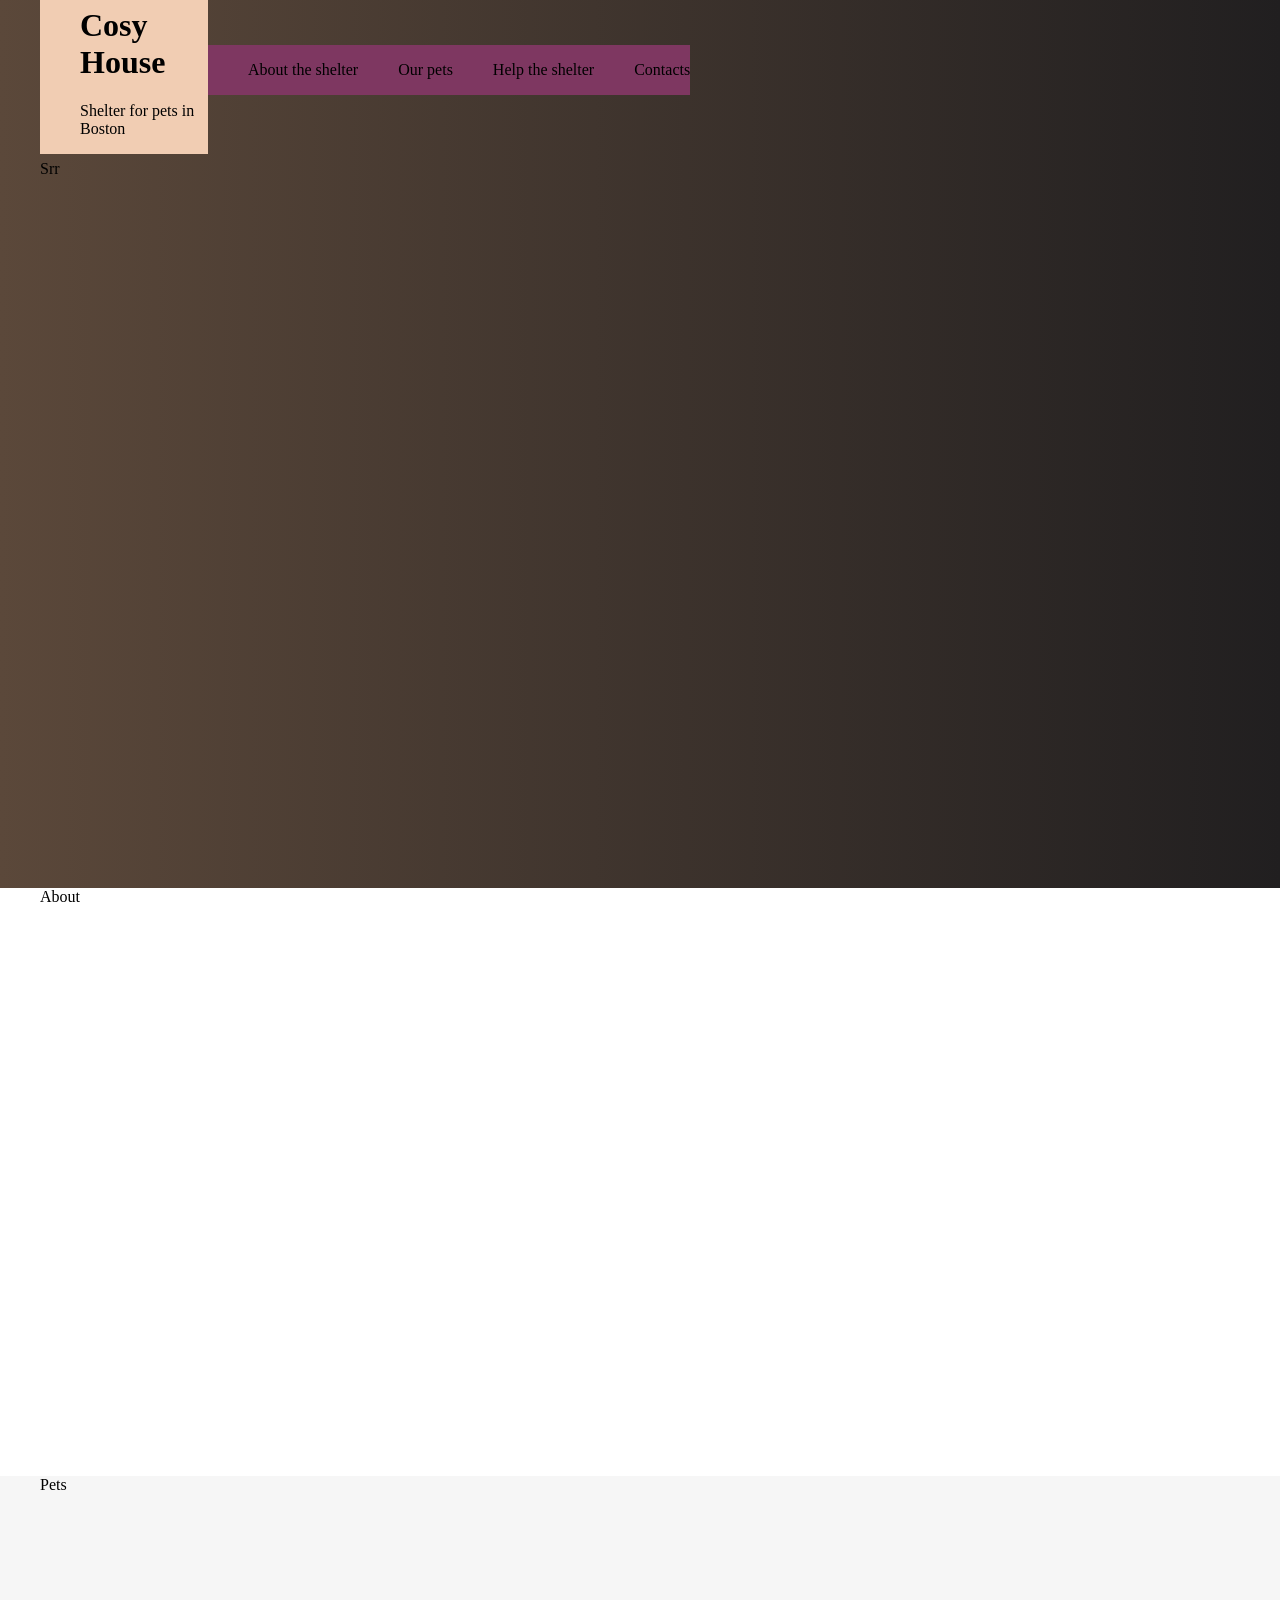
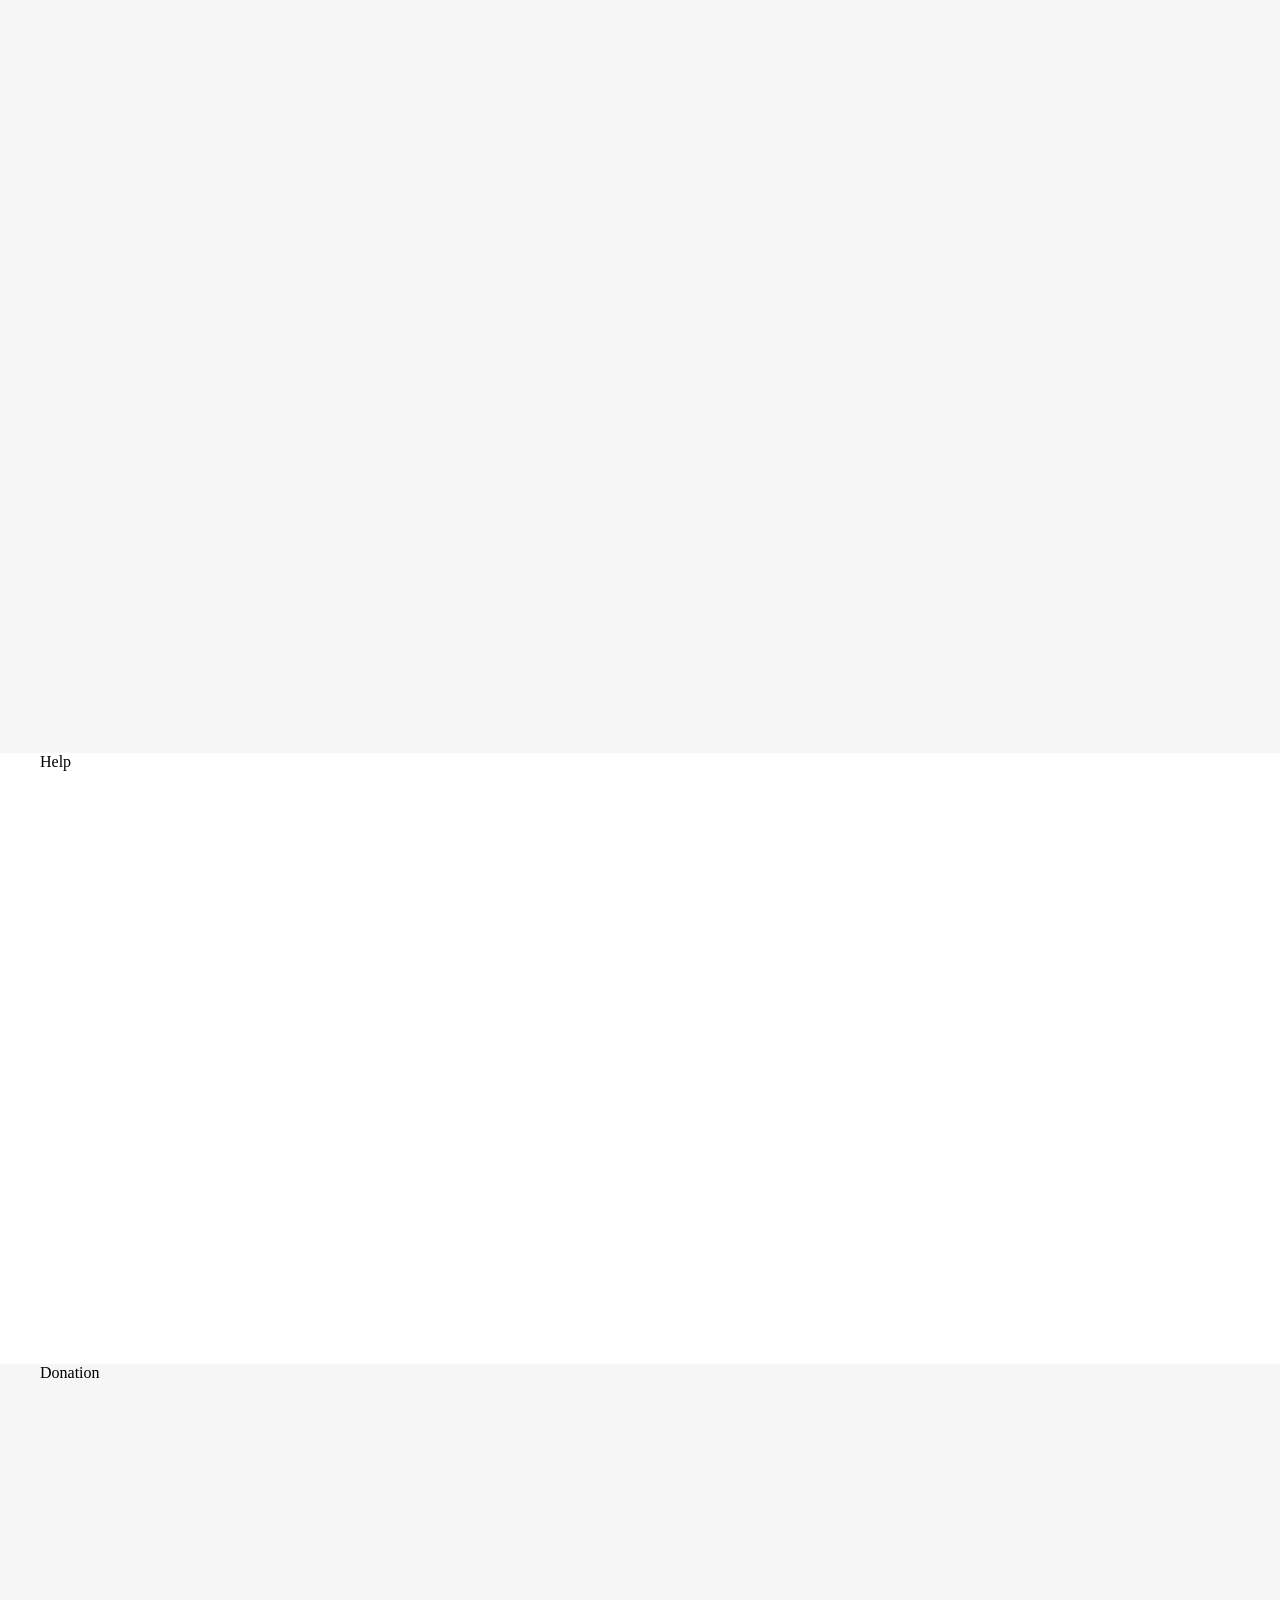
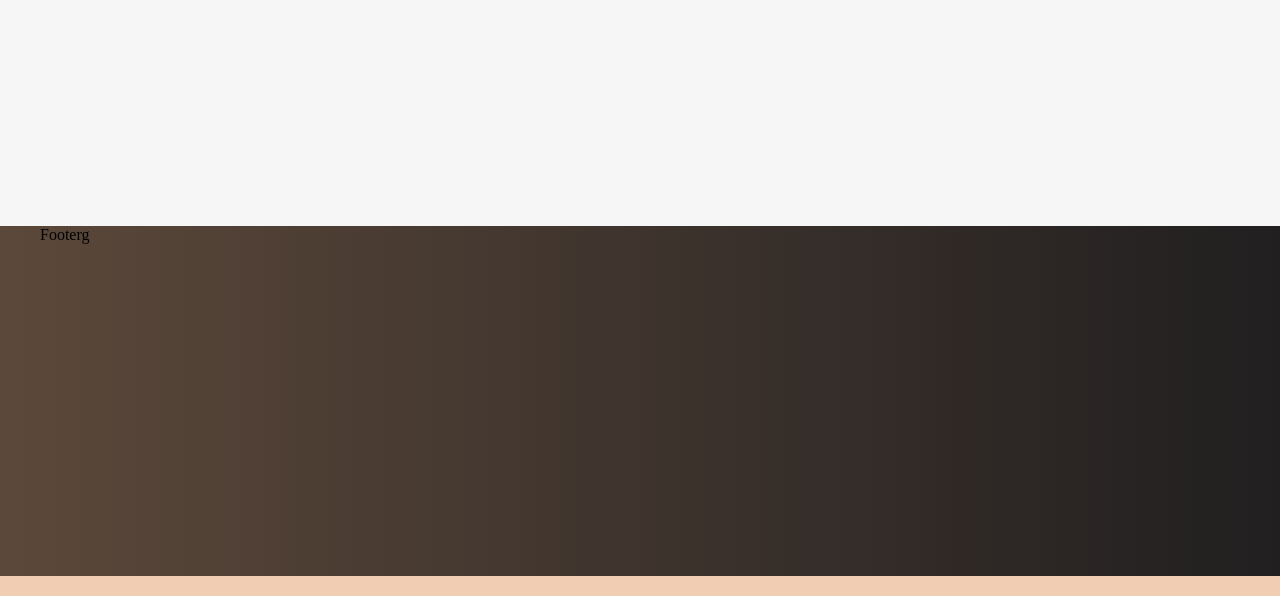
==== Shelter/pages/main/index.html @ e2ae818c "feat:set theme blocks 1200+40px padding" ====
<!DOCTYPE html>
<html lang="en">
    <head>
        <meta charset="utf-8">
        <title>SHELTER</title>
        <link rel="stylesheet" href="style.css"
    </head>

    <body>
        <header>
            <dir class="logo"><h1>Cosy House</h1><p>Shelter for pets in Boston</p></dir>
            <dir class="menu"><p>About the shelter</p></dir>
            <dir class="menu"><p>Our pets</p></dir>
            <dir class="menu"><p>Help the shelter</p></dir>
            <dir class="menu"><p>Contacts</p></dir>
        </header>
        <div class="container">
            <div class="startscreen">Srr</div>
            <div class="about">About</div>
            <div class="pets">Pets</div>
            <div class="help">Help</div>
            <div class="donation">Donation</div>
        </div>
        <footer>Footerg</footer>
    </body>

</html>
---- Shelter/pages/main/style.css ----
*
header{
    position: relative;
    background: linear-gradient(.25turn, #5B483A, #211f20);
    width: 1200px;
    height: 180px;
    padding: 0px 40px;
    margin-top: -20px;
    margin-left: auto;
    margin-right: auto;
    display: flex;
}
body 
{   
    position: relative;
    margin: 0;
    background: #F1CDB3;
}
.container {
    position: relative;
    display: flex;
    flex-direction: column;
    width: 1280px;
    margin: auto
}
.startscreen {
    position: relative;
    padding: 0px 40px;
    background: linear-gradient(.25turn, #5B483A, #211f20);
    height: 728px;
}
.about {
    padding: 0px 40px;
    background-color: #ffffff;
    height: 588px;
}
.pets {
    padding: 0px 40px;
    background-color: #f6f6f6;
    height: 877px;
}
.help {
    padding: 0px 40px;
    background-color: #ffffff;
    height: 611px;
}
.donation {
    padding: 0px 40px;
    background-color: #f6f6f6;
    height: 462px;
}
.logo {
    position:relative;
    align-self: center;
    background-color: #F1CDB3;
    width:10vw;
}
.menu {
    position:relative;
    align-self: center;
    justify-content: flex-end;
    background-color: #7e3761;
}
footer{
    background: linear-gradient(.25turn, #5B483A, #211f20);
    height: 350px;
    width: 1200px;
    padding: 0px 40px;
    margin:auto
}
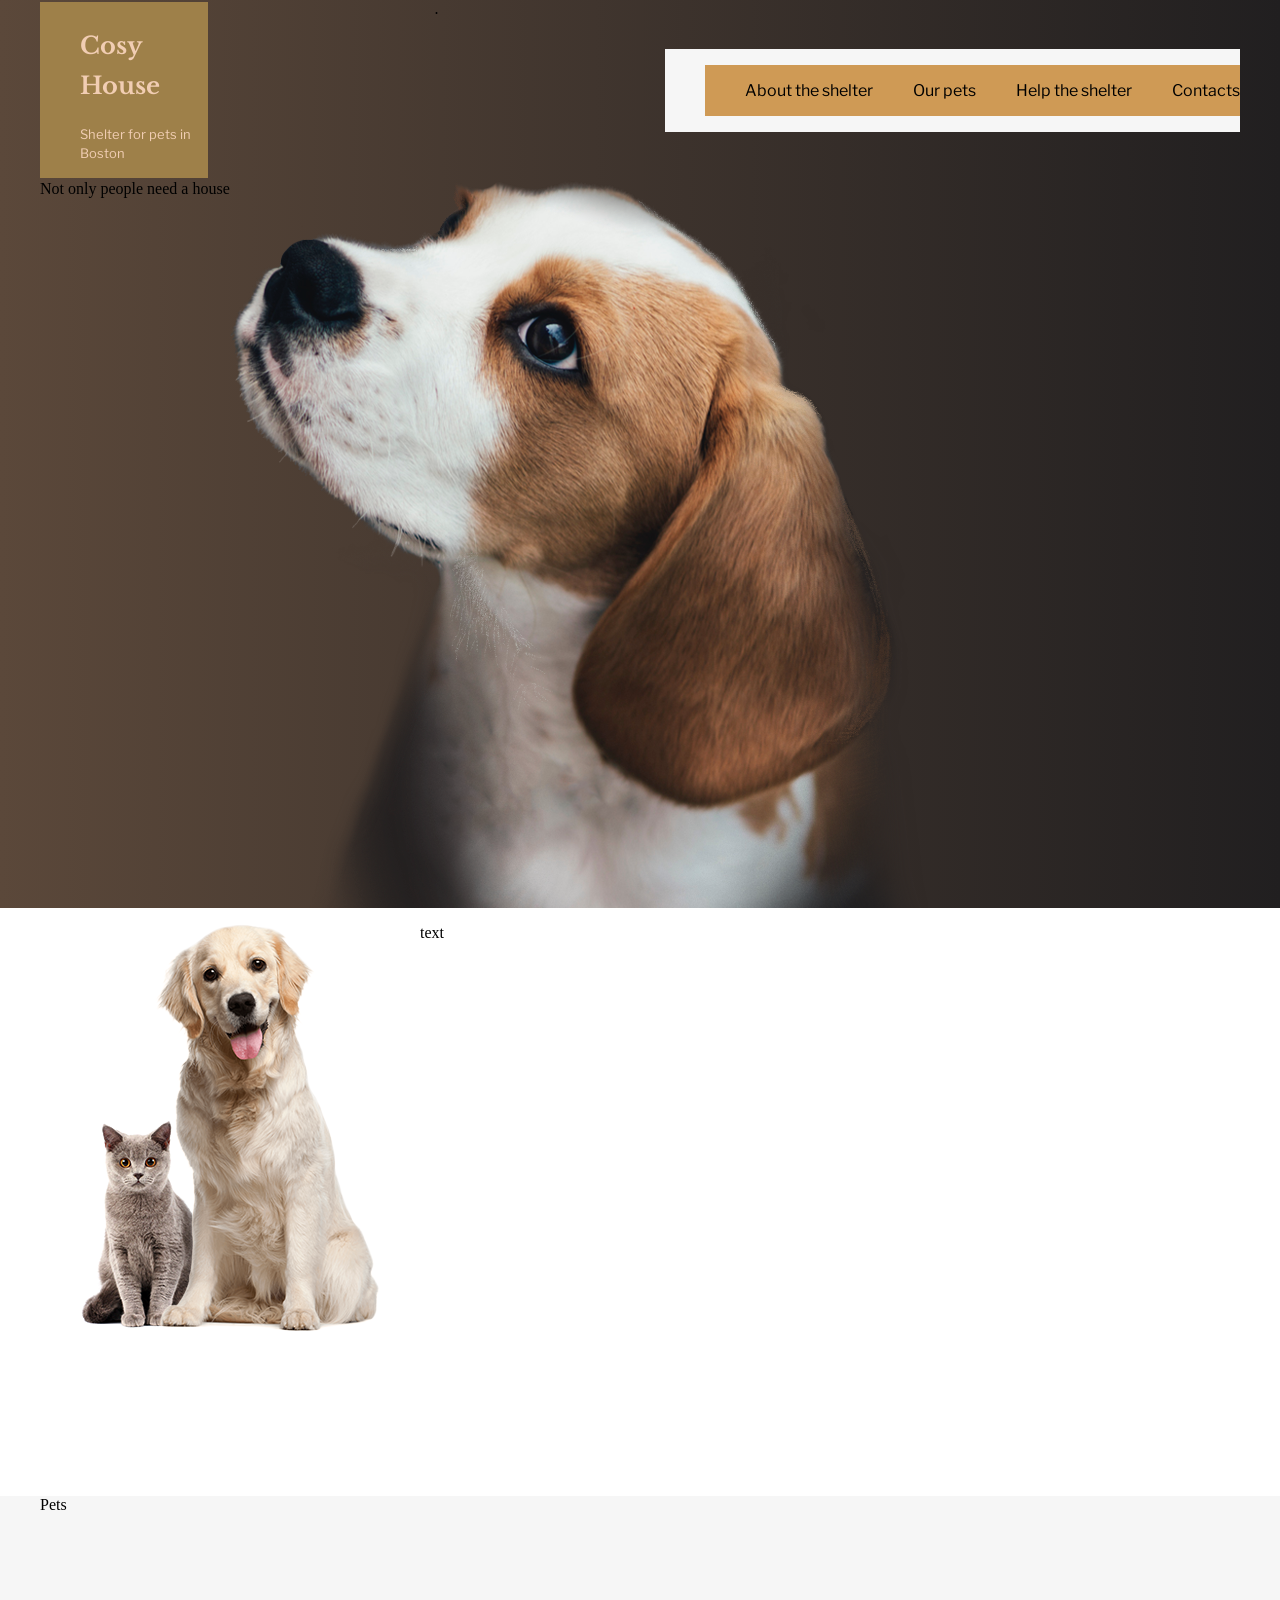
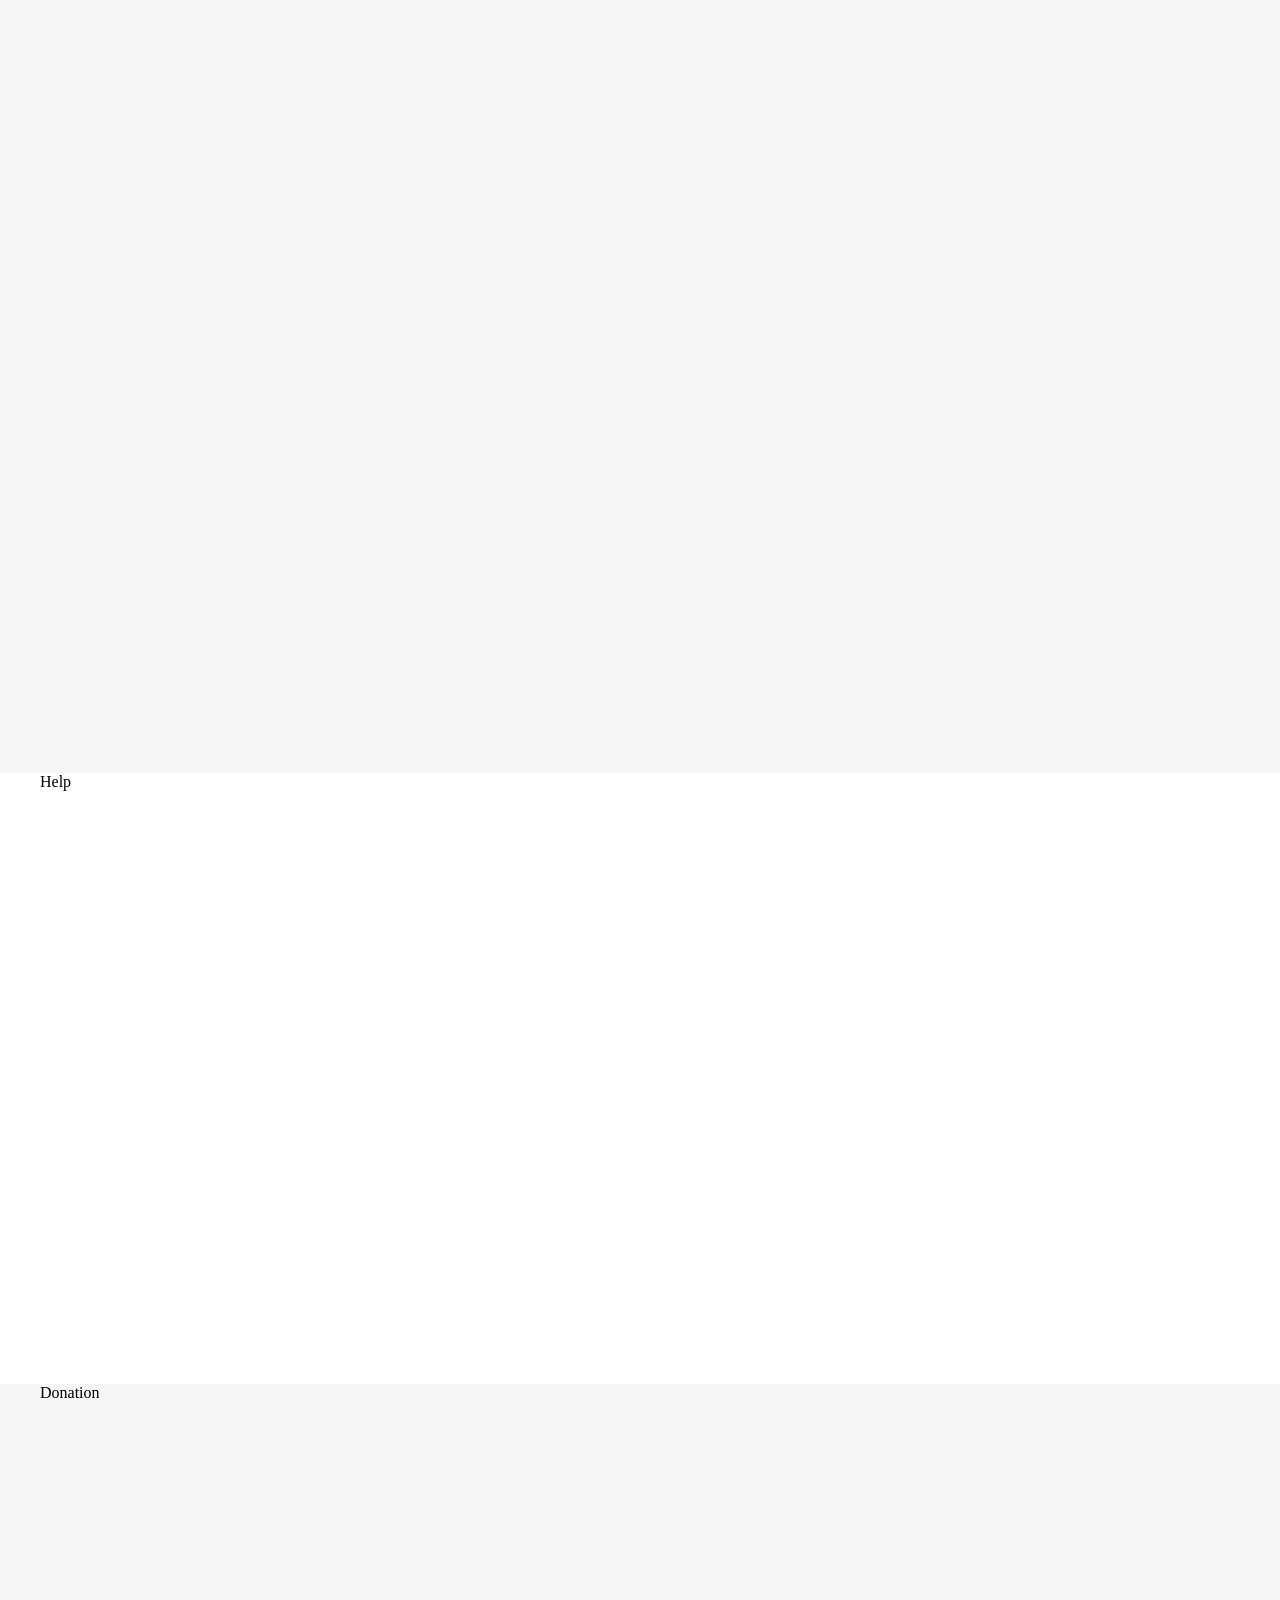
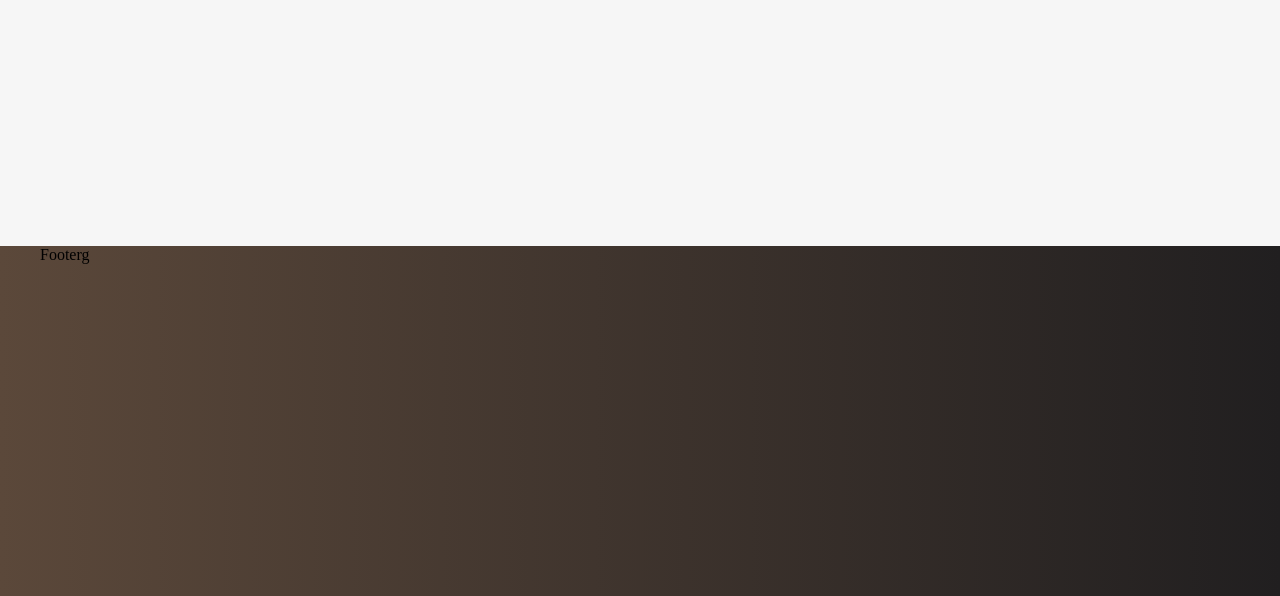
==== commit 8a7e5828: "add fonts" ====
--- a/Shelter/pages/main/index.html
+++ b/Shelter/pages/main/index.html
@@ -3,20 +3,31 @@
     <head>
         <meta charset="utf-8">
         <title>SHELTER</title>
+        <link rel="preconnect" href="https://fonts.googleapis.com">
+<link rel="preconnect" href="https://fonts.gstatic.com" crossorigin>
+<link href="https://fonts.googleapis.com/css2?family=Libre+Baskerville:ital,wght@0,400;0,700;1,400&family=Libre+Franklin:ital,wght@0,400;0,700;1,400&display=swap" rel="stylesheet"> 
         <link rel="stylesheet" href="style.css"
     </head>
 
     <body>
         <header>
-            <dir class="logo"><h1>Cosy House</h1><p>Shelter for pets in Boston</p></dir>
-            <dir class="menu"><p>About the shelter</p></dir>
-            <dir class="menu"><p>Our pets</p></dir>
-            <dir class="menu"><p>Help the shelter</p></dir>
-            <dir class="menu"><p>Contacts</p></dir>
+            <dir class="logo"><h1><font color=#F1CDB3 size=5.5em>Cosy House</font></h1><p><font color=#F1CDB3 size=2em>Shelter for pets in Boston</font></p></dir>.
+            <dir class="menu">
+                <dir class="menu-item"><p>About the shelter</p></dir>
+                <dir class="menu-item"><p>Our pets</p></dir>
+                <dir class="menu-item"><p>Help the shelter</p></dir>
+                <dir class="menu-item"><p>Contacts</p></dir>
+            </dir>
         </header>
         <div class="container">
-            <div class="startscreen">Srr</div>
-            <div class="about">About</div>
+            <div class="startscreen">
+                <div>Not only people need a house</div>
+                <div><img src="../../assets/images/start-screen-puppy.png" alt="start-screen-puppy"></div>
+            </div>
+            <div class="about">
+                <dir><img src="../../assets/images/about-pets.png" alt="about-pets"></dir>
+                <dir>text</dir>
+            </div>
             <div class="pets">Pets</div>
             <div class="help">Help</div>
             <div class="donation">Donation</div>
--- a/Shelter/pages/main/style.css
+++ b/Shelter/pages/main/style.css
@@ -1,14 +1,18 @@
 *
+html {
+    font-size: 10px;
+}
 header{
     position: relative;
     background: linear-gradient(.25turn, #5B483A, #211f20);
     width: 1200px;
     height: 180px;
     padding: 0px 40px;
-    margin-top: -20px;
+    margin-top: auto;
     margin-left: auto;
     margin-right: auto;
     display: flex;
+    justify-content: space-between;
 }
 body 
 {   
@@ -28,11 +32,13 @@
     padding: 0px 40px;
     background: linear-gradient(.25turn, #5B483A, #211f20);
     height: 728px;
+    display: flex;
 }
 .about {
     padding: 0px 40px;
     background-color: #ffffff;
     height: 588px;
+    display: flex;
 }
 .pets {
     padding: 0px 40px;
@@ -52,14 +58,23 @@
 .logo {
     position:relative;
     align-self: center;
-    background-color: #F1CDB3;
+    background-color: #9e8049;
     width:10vw;
 }
 .menu {
     position:relative;
     align-self: center;
-    justify-content: flex-end;
-    background-color: #7e3761;
+    display: flex;
+    background-color: #f6f6f6;
+}
+.menu-item {
+    position:relative;
+    align-self: center;
+    background-color: #cf9a55;
+}
+.container1 {
+    display: flex;
+    flex-direction: row;
 }
 footer{
     background: linear-gradient(.25turn, #5B483A, #211f20);
@@ -67,4 +82,10 @@
     width: 1200px;
     padding: 0px 40px;
     margin:auto
+}
+h1,h2,h3 {
+    font-family: 'Libre Baskerville', serif;
+}
+p {
+    font-family: 'Libre Franklin', sans-serif;
 }
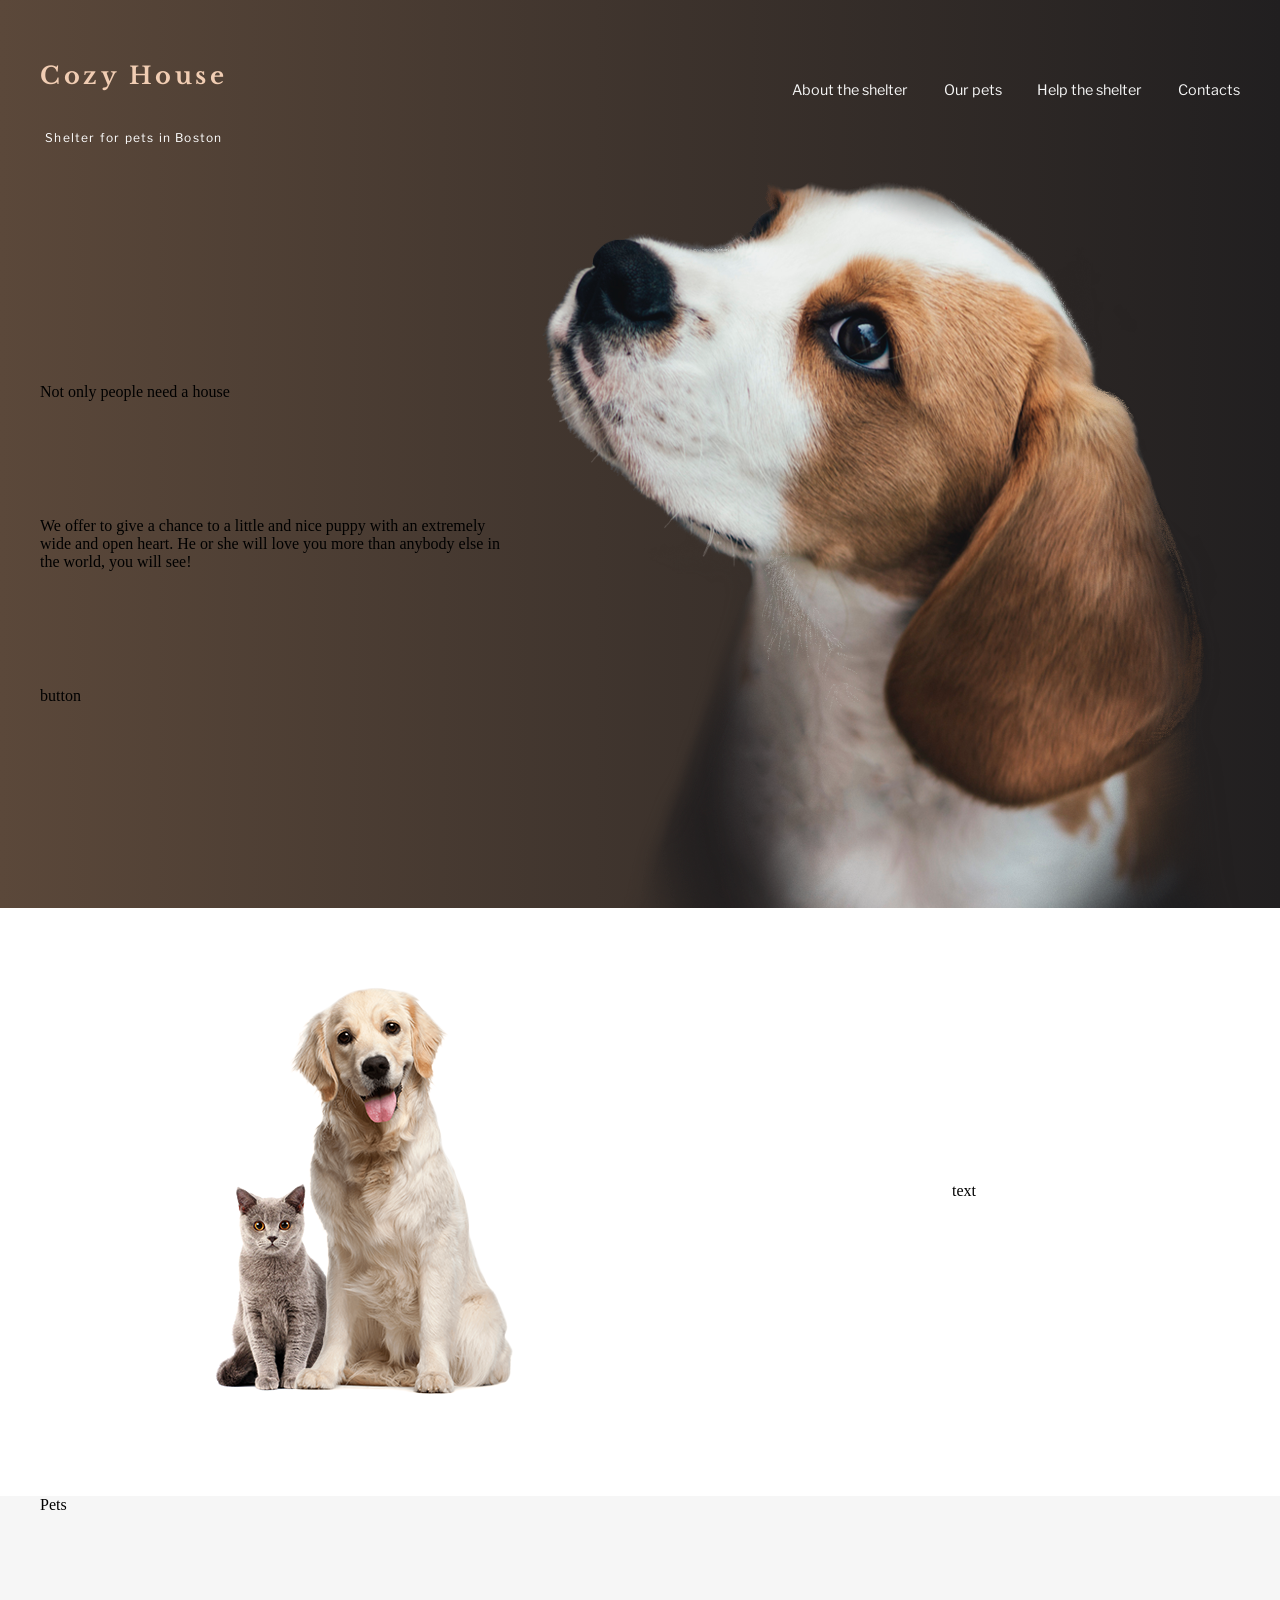
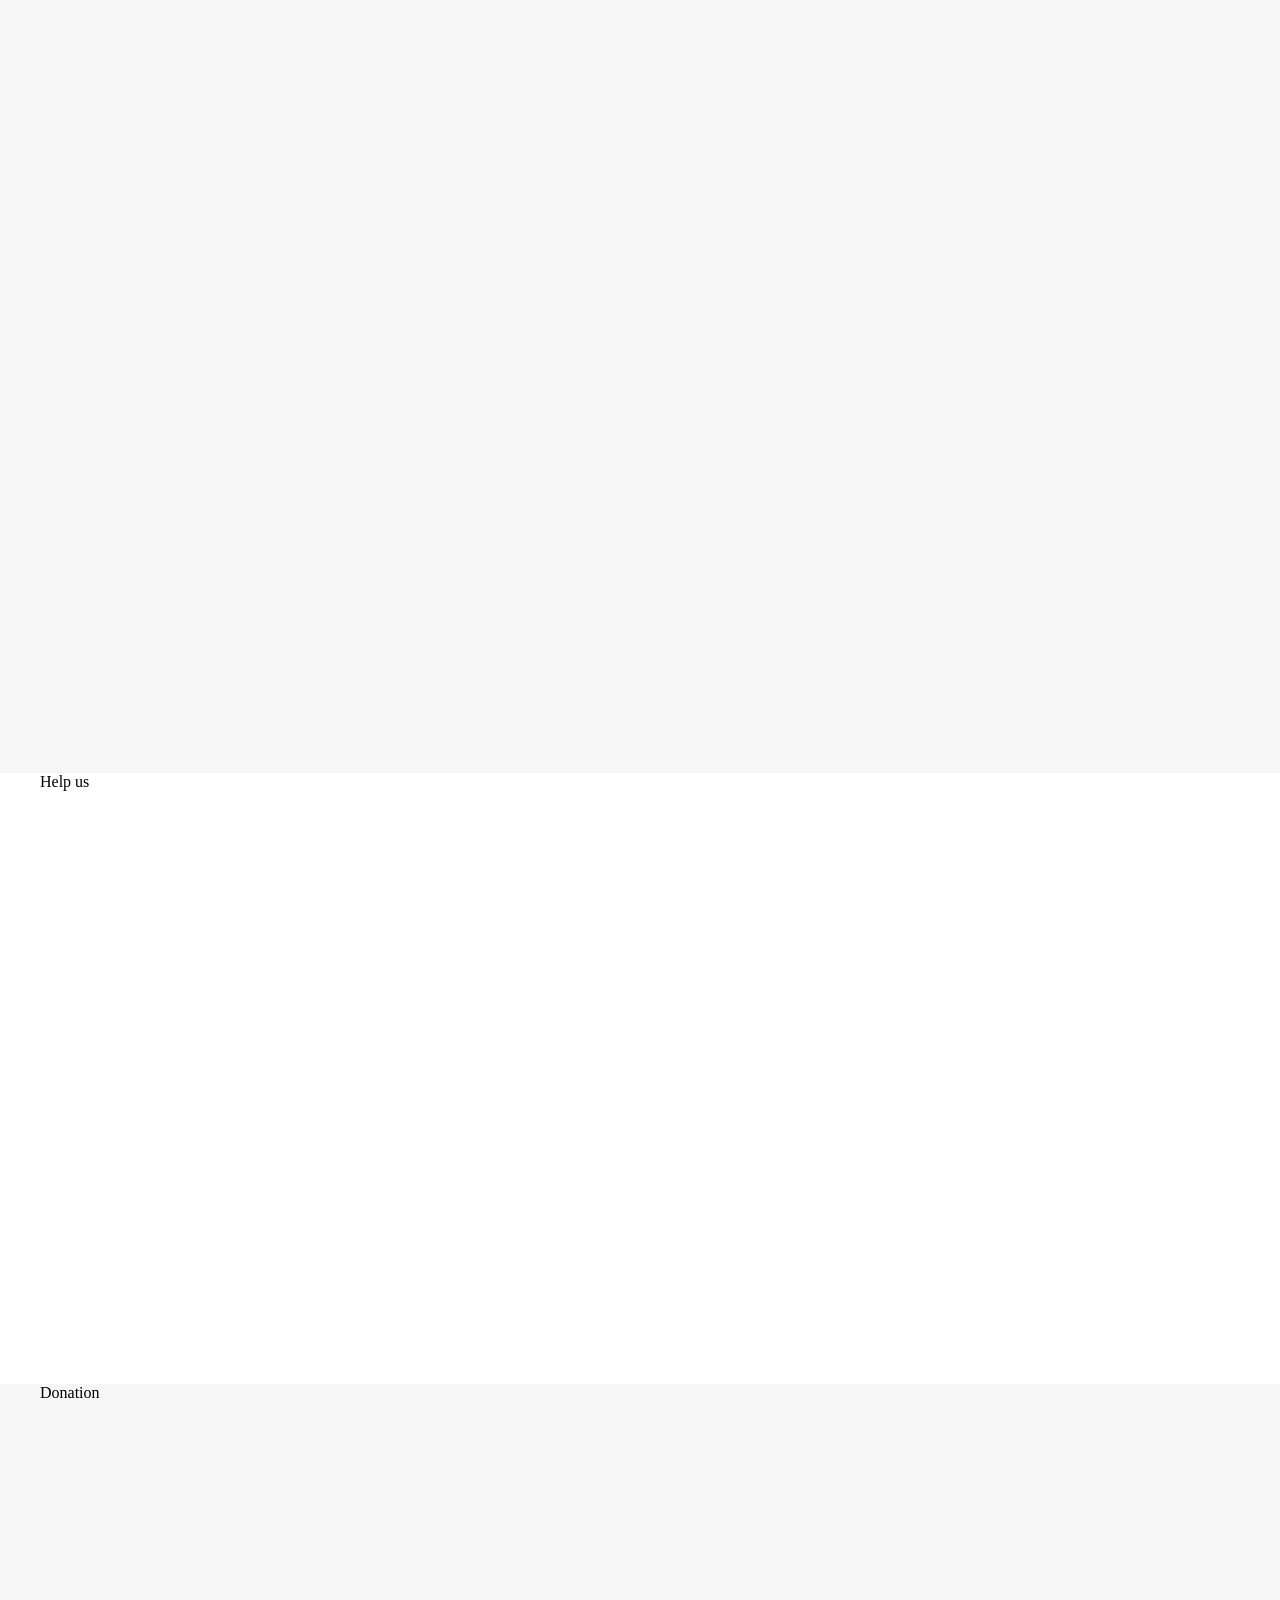
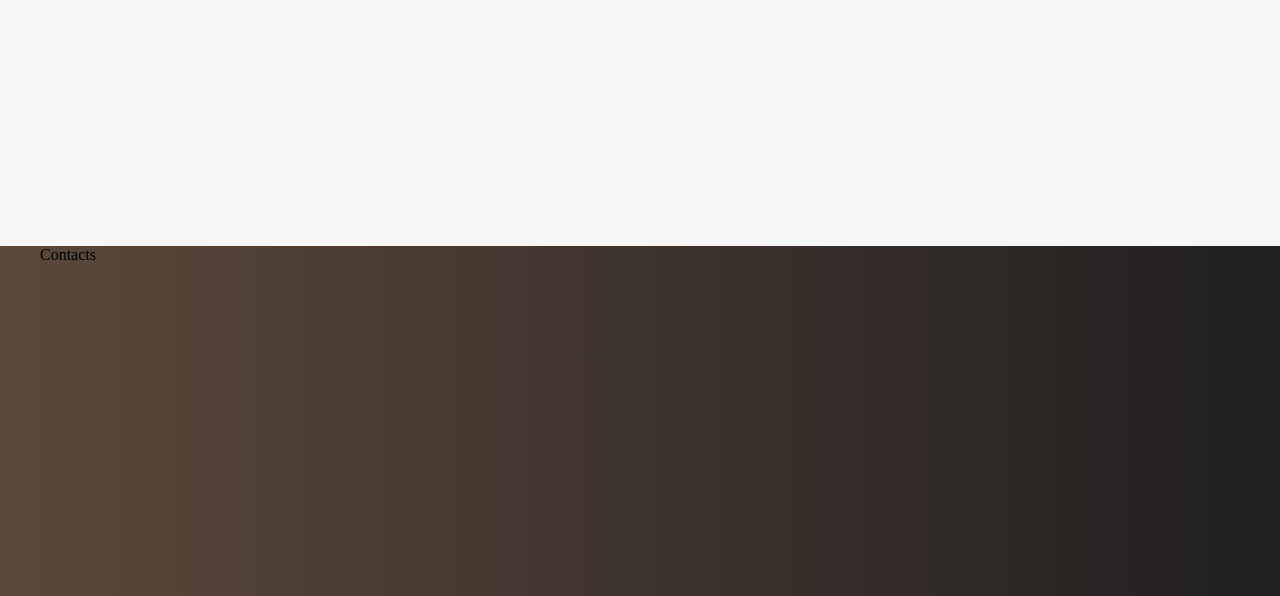
==== commit 80025ee6: "feat: add text styles and links to menu bar" ====
--- a/Shelter/pages/main/index.html
+++ b/Shelter/pages/main/index.html
@@ -9,30 +9,38 @@
         <link rel="stylesheet" href="style.css"
     </head>
 
-    <body>
+    <body><a name="header"></a>
         <header>
-            <dir class="logo"><h1><font color=#F1CDB3 size=5.5em>Cosy House</font></h1><p><font color=#F1CDB3 size=2em>Shelter for pets in Boston</font></p></dir>.
-            <dir class="menu">
-                <dir class="menu-item"><p>About the shelter</p></dir>
-                <dir class="menu-item"><p>Our pets</p></dir>
-                <dir class="menu-item"><p>Help the shelter</p></dir>
-                <dir class="menu-item"><p>Contacts</p></dir>
-            </dir>
+            <div class="logo">
+                <h1><font color=#F1CDB3 size=5.5em>Cozy House</font></h1><h3><font color=#ffffff>Shelter for pets in Boston</font></h3>
+            </div>
+            <div class="menu">
+                <div class="menu-item"><h2><font color=#f6f6f6><a href="">About the shelter</a></font></h2></div>
+                <div class="menu-item"><h2><font color=#f6f6f6><a href="../pets/index.html#ourPets">Our pets</a></font></h2></div>
+                <div class="menu-item"><h2><font color=#f6f6f6><a href="#helpTheShelter">Help the shelter</a></font></h2></div>
+                <div class="menu-item"><h2><font color=#f6f6f6><a href="#contact">Contacts</a></font></h2></div>
+            </div>
         </header>
         <div class="container">
             <div class="startscreen">
-                <div>Not only people need a house</div>
-                <div><img src="../../assets/images/start-screen-puppy.png" alt="start-screen-puppy"></div>
+                <div class="container1">
+                    <div class="containerStartText">
+                        <div>Not only people need a house</div>
+                        <div>We offer to give a chance to a little and nice puppy with an extremely wide and open heart. He or she will love you more than anybody else in the world, you will see!</div>
+                        <div>button</div>
+                    </div>
+                </div>
+                <div class="container1"><img src="../../assets/images/start-screen-puppy.png" alt="start-screen-puppy"></div>
             </div>
             <div class="about">
-                <dir><img src="../../assets/images/about-pets.png" alt="about-pets"></dir>
-                <dir>text</dir>
+                <div class="container2"><img src="../../assets/images/about-pets.png" alt="about-pets"></div>
+                <div class="container2">text</div>
             </div>
             <div class="pets">Pets</div>
-            <div class="help">Help</div>
+            <div class="help"><a name="helpTheShelter"></a>Help us</div>
             <div class="donation">Donation</div>
         </div>
-        <footer>Footerg</footer>
+        <footer><a name="contact"></a>Contacts</footer>
     </body>
 
 </html>
--- a/Shelter/pages/main/style.css
+++ b/Shelter/pages/main/style.css
@@ -56,25 +56,41 @@
     height: 462px;
 }
 .logo {
-    position:relative;
+    display: flex;
+    flex-direction: column; 
     align-self: center;
-    background-color: #9e8049;
-    width:10vw;
+    align-items:center;
 }
 .menu {
     position:relative;
     align-self: center;
     display: flex;
-    background-color: #f6f6f6;
+    width: 28em;
+    justify-content: space-between;
 }
 .menu-item {
-    position:relative;
-    align-self: center;
-    background-color: #cf9a55;
 }
 .container1 {
+    flex: 1;
     display: flex;
-    flex-direction: row;
+    align-items: center;
+}
+.container2 {
+    flex: 1;
+    display: flex;
+    flex-direction: column; 
+    align-self: center;
+    align-items:center;
+    position: relative;
+    top: -0.7rem;
+    left: 1.5rem;
+}
+.containerStartText {
+    display: flex;
+    flex-direction: column;
+    justify-content: space-between;
+    width: 460px;
+    height: 322px;
 }
 footer{
     background: linear-gradient(.25turn, #5B483A, #211f20);
@@ -83,9 +99,35 @@
     padding: 0px 40px;
     margin:auto
 }
-h1,h2,h3 {
+h1 {
     font-family: 'Libre Baskerville', serif;
+    font-size: 2.3em;
+    letter-spacing: 0.1em;
+}
+h2 {
+    font-family: 'Libre Franklin', sans-serif;
+    font-weight: 400;
+    font-size: 0.9em;
+}
+h3 {
+    font-family: 'Libre Franklin', sans-serif;
+    letter-spacing: 0.1em;
+    font-weight: 400;
+    font-size: 0.75em;
 }
 p {
     font-family: 'Libre Franklin', sans-serif;
+}
+A {
+    text-decoration: none;
+}
+A:link {
+    color:#f6f6f6;
+}
+A:visited {
+    color:#f6f6f6;
+}
+A:hover {
+    color:#F1CDB3;
+    text-decoration: underline;
 }
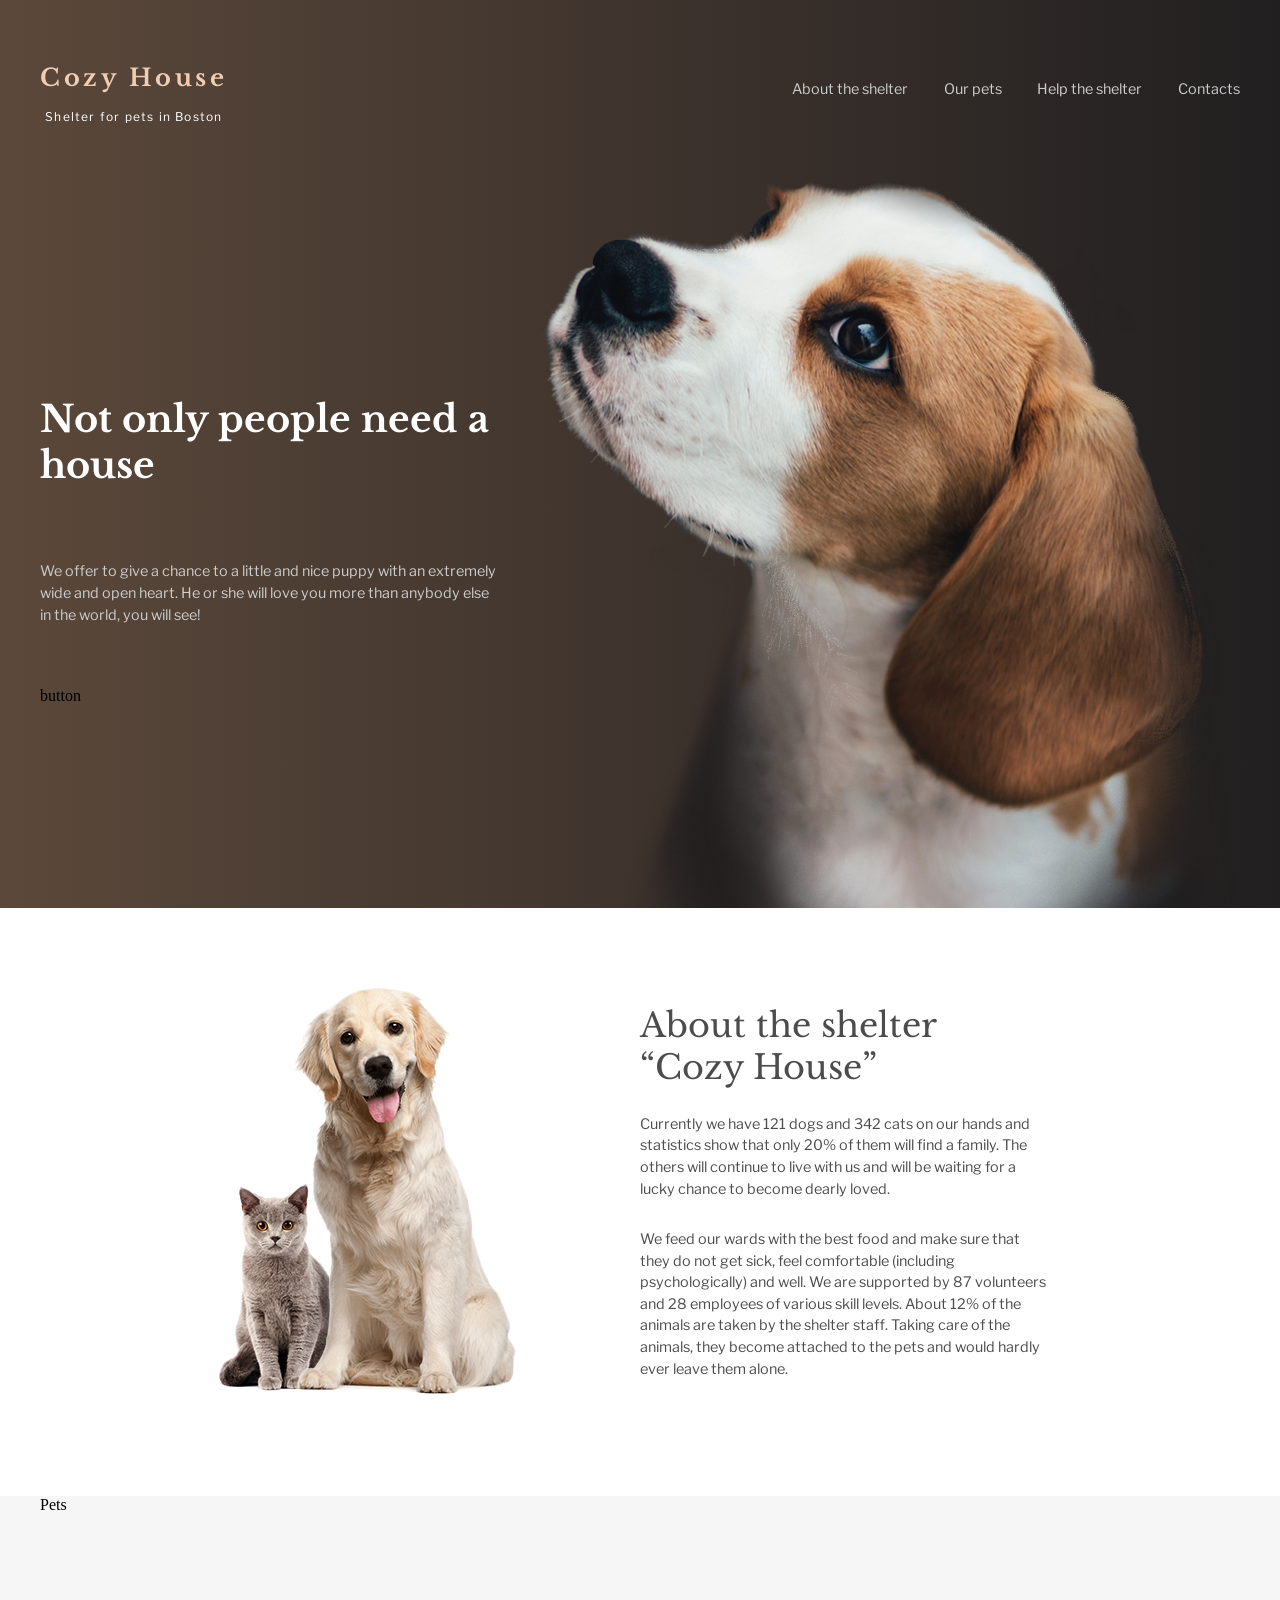
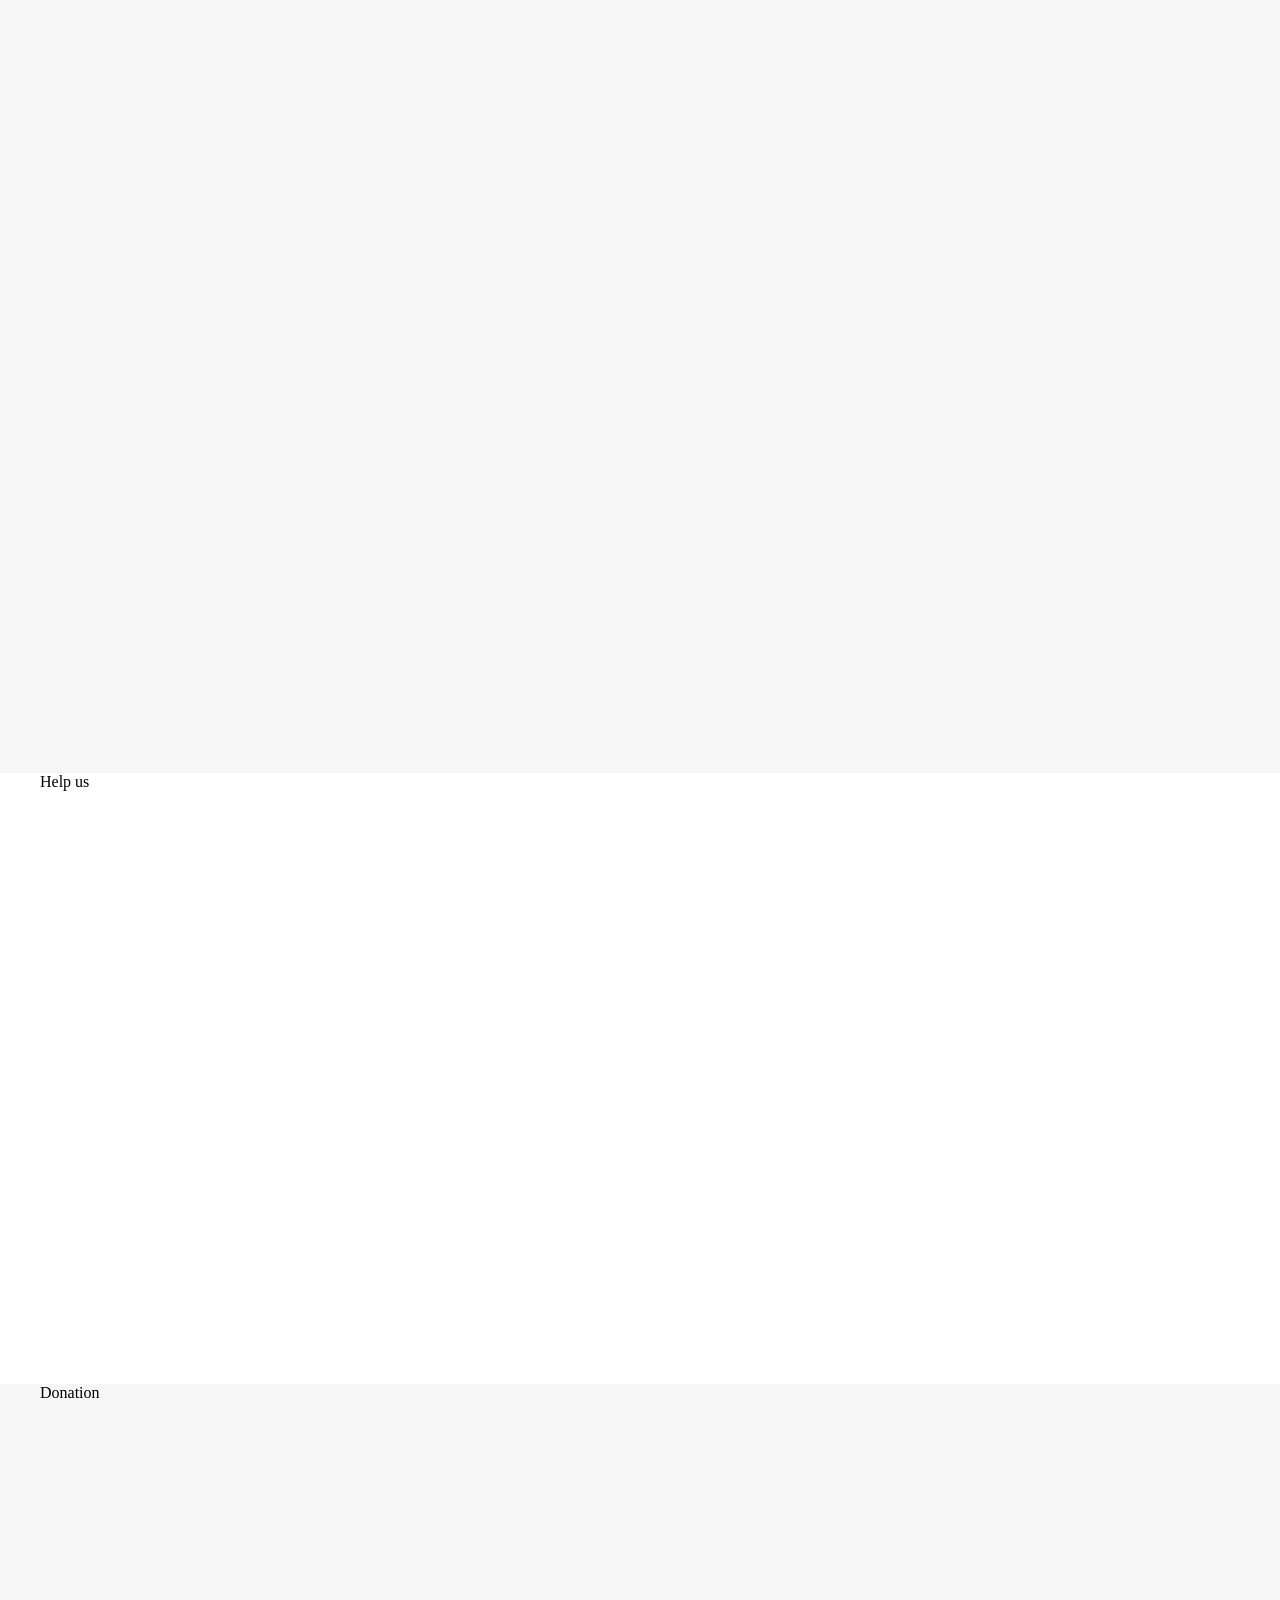
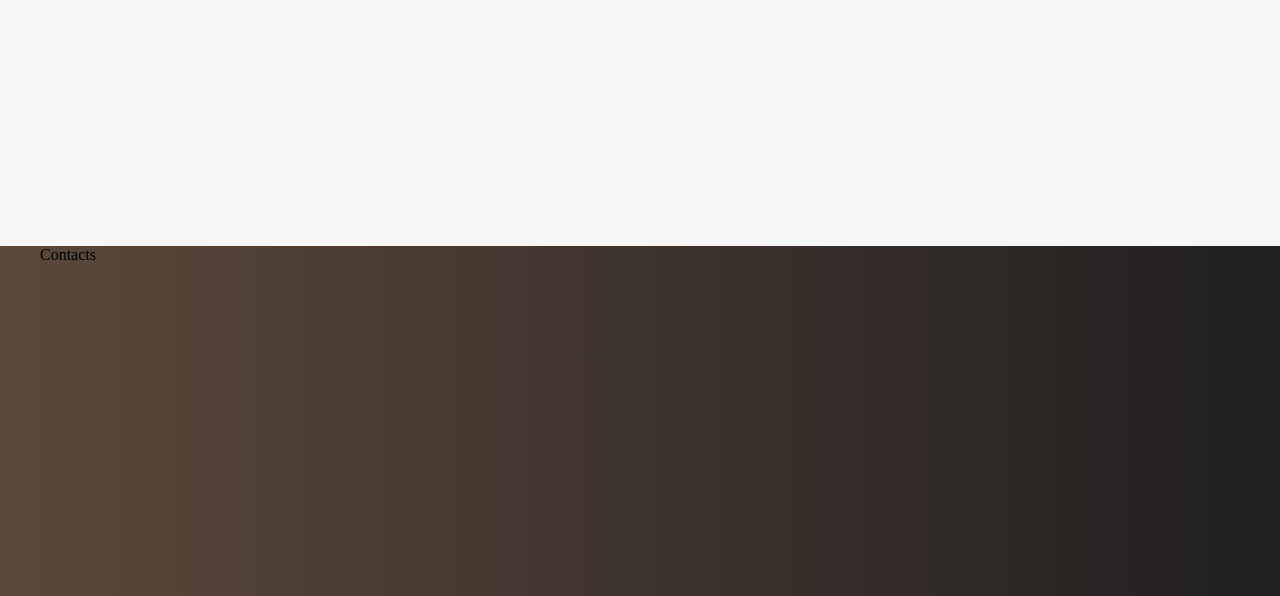
==== commit f5257df3: "feat:set layout of AboutTheShelter block" ====
--- a/Shelter/pages/main/index.html
+++ b/Shelter/pages/main/index.html
@@ -5,36 +5,40 @@
         <title>SHELTER</title>
         <link rel="preconnect" href="https://fonts.googleapis.com">
 <link rel="preconnect" href="https://fonts.gstatic.com" crossorigin>
-<link href="https://fonts.googleapis.com/css2?family=Libre+Baskerville:ital,wght@0,400;0,700;1,400&family=Libre+Franklin:ital,wght@0,400;0,700;1,400&display=swap" rel="stylesheet"> 
+<link href="https://fonts.googleapis.com/css2?family=Domine:wght@400;600&family=Libre+Baskerville:ital,wght@0,400;0,700;1,400&family=Libre+Franklin:ital,wght@0,400;0,700;1,400&display=swap" rel="stylesheet"> 
         <link rel="stylesheet" href="style.css"
     </head>
 
     <body><a name="header"></a>
         <header>
             <div class="logo">
-                <h1><font color=#F1CDB3 size=5.5em>Cozy House</font></h1><h3><font color=#ffffff>Shelter for pets in Boston</font></h3>
+                <h1><font color=#F1CDB3 size=5.5em>Cozy House</font></h1><h2><font color=#FFFFFF>Shelter for pets in Boston</font></h2>
             </div>
             <div class="menu">
-                <div class="menu-item"><h2><font color=#f6f6f6><a href="">About the shelter</a></font></h2></div>
-                <div class="menu-item"><h2><font color=#f6f6f6><a href="../pets/index.html#ourPets">Our pets</a></font></h2></div>
-                <div class="menu-item"><h2><font color=#f6f6f6><a href="#helpTheShelter">Help the shelter</a></font></h2></div>
-                <div class="menu-item"><h2><font color=#f6f6f6><a href="#contact">Contacts</a></font></h2></div>
+                <div class="menu-item"><p><font color=#CDCDCD><a href="">About the shelter</a></font></p></div>
+                <div class="menu-item"><p><font color=#CDCDCD><a href="../pets/index.html#ourPets">Our pets</a></font></p></div>
+                <div class="menu-item"><p><font color=#CDCDCD><a href="#helpTheShelter">Help the shelter</a></font></p></div>
+                <div class="menu-item"><p><font color=#CDCDCD><a href="#contact">Contacts</a></font></p></div>
             </div>
         </header>
         <div class="container">
             <div class="startscreen">
-                <div class="container1">
+                <div class="containerStartscreen">
                     <div class="containerStartText">
-                        <div>Not only people need a house</div>
-                        <div>We offer to give a chance to a little and nice puppy with an extremely wide and open heart. He or she will love you more than anybody else in the world, you will see!</div>
+                        <div><h3><font color="#FFFFFF">Not only people need a house</font></h3></div>
+                        <div><p><font color="#CDCDCD">We offer to give a chance to a little and nice puppy with an extremely wide and open heart. He or she will love you more than anybody else in the world, you will see!</font></p></div>
                         <div>button</div>
                     </div>
                 </div>
-                <div class="container1"><img src="../../assets/images/start-screen-puppy.png" alt="start-screen-puppy"></div>
+                <div class="containerStartscreen"><img src="../../assets/images/start-screen-puppy.png" alt="start-screen-puppy"></div>
             </div>
             <div class="about">
-                <div class="container2"><img src="../../assets/images/about-pets.png" alt="about-pets"></div>
-                <div class="container2">text</div>
+                <div class="containerAboutImage"><img src="../../assets/images/about-pets.png" alt="about-pets"></div>
+                <div class="containerAboutText">
+                    <div class="textAboutHeading"><h4><font color="#4C4C4C">About the shelter <q>Cozy House</q></font></h4></div>
+                    <div class="textAbout1"><p><font color="#4C4C4C">Currently we have 121 dogs and 342 cats on our hands and statistics show that only 20% of them will find a family. The others will continue to live with us and will be waiting for a lucky chance to become dearly loved.</font></p></div>
+                    <div class="textAbout2"><p><font color="#4C4C4C">We feed our wards with the best food and make sure that they do not get sick, feel comfortable (including psychologically) and well. We are supported by 87 volunteers and 28 employees of various skill levels. About 12% of the animals are taken by the shelter staff. Taking care of the animals, they become attached to the pets and would hardly ever leave them alone.</font></p></div>                
+                </div>
             </div>
             <div class="pets">Pets</div>
             <div class="help"><a name="helpTheShelter"></a>Help us</div>
--- a/Shelter/pages/main/style.css
+++ b/Shelter/pages/main/style.css
@@ -69,21 +69,12 @@
     justify-content: space-between;
 }
 .menu-item {
+    position: relative;
 }
-.container1 {
+.containerStartscreen {
     flex: 1;
     display: flex;
     align-items: center;
-}
-.container2 {
-    flex: 1;
-    display: flex;
-    flex-direction: column; 
-    align-self: center;
-    align-items:center;
-    position: relative;
-    top: -0.7rem;
-    left: 1.5rem;
 }
 .containerStartText {
     display: flex;
@@ -91,6 +82,35 @@
     justify-content: space-between;
     width: 460px;
     height: 322px;
+}
+.containerAboutImage {
+    flex: 1;
+    display: flex;
+    flex-direction: column; 
+    align-self: center;
+    align-items:center;
+    margin-left: 12em;
+    position: relative;
+    top: -0.7rem;
+    left: -4.3rem;
+}
+.containerAboutText {
+    flex:1;
+    display: flex;
+    flex-direction: column; 
+    align-self: center;
+    margin-right: 12em;
+    position: relative;
+    margin-top: -1.1em;
+}
+.textAboutHeading {
+    position: relative;
+}
+.textAbout1 {
+    position: relative;
+}
+.textAbout2 {
+    position: relative;
 }
 footer{
     background: linear-gradient(.25turn, #5B483A, #211f20);
@@ -103,31 +123,46 @@
     font-family: 'Libre Baskerville', serif;
     font-size: 2.3em;
     letter-spacing: 0.1em;
+    margin-top: 0.1em;
+    margin-bottom: 0.1em;
 }
 h2 {
-    font-family: 'Libre Franklin', sans-serif;
-    font-weight: 400;
-    font-size: 0.9em;
-}
-h3 {
     font-family: 'Libre Franklin', sans-serif;
     letter-spacing: 0.1em;
     font-weight: 400;
     font-size: 0.75em;
 }
+h3 {
+    font-family: 'Libre Baskerville', sans-serif;
+    font-size: 2.3em;
+    margin-top: 0.35em;
+    margin-bottom: 0.35em;
+}
+h4 {
+    font-family: 'Libre Baskerville', sans-serif;
+    font-size: 2.1em;
+    font-weight: 400;
+    margin-top: 0.35em;
+    margin-bottom: 0.35em;
+}
 p {
     font-family: 'Libre Franklin', sans-serif;
+    font-weight: 400;
+    font-size: 0.9em;
+    line-height: 1.5;
 }
 A {
     text-decoration: none;
 }
 A:link {
-    color:#f6f6f6;
+    color:#CDCDCD;
 }
 A:visited {
-    color:#f6f6f6;
+    color:#CDCDCD;
 }
 A:hover {
     color:#F1CDB3;
     text-decoration: underline;
-}+}
+
+/*font-family: 'Domine', serif;*/
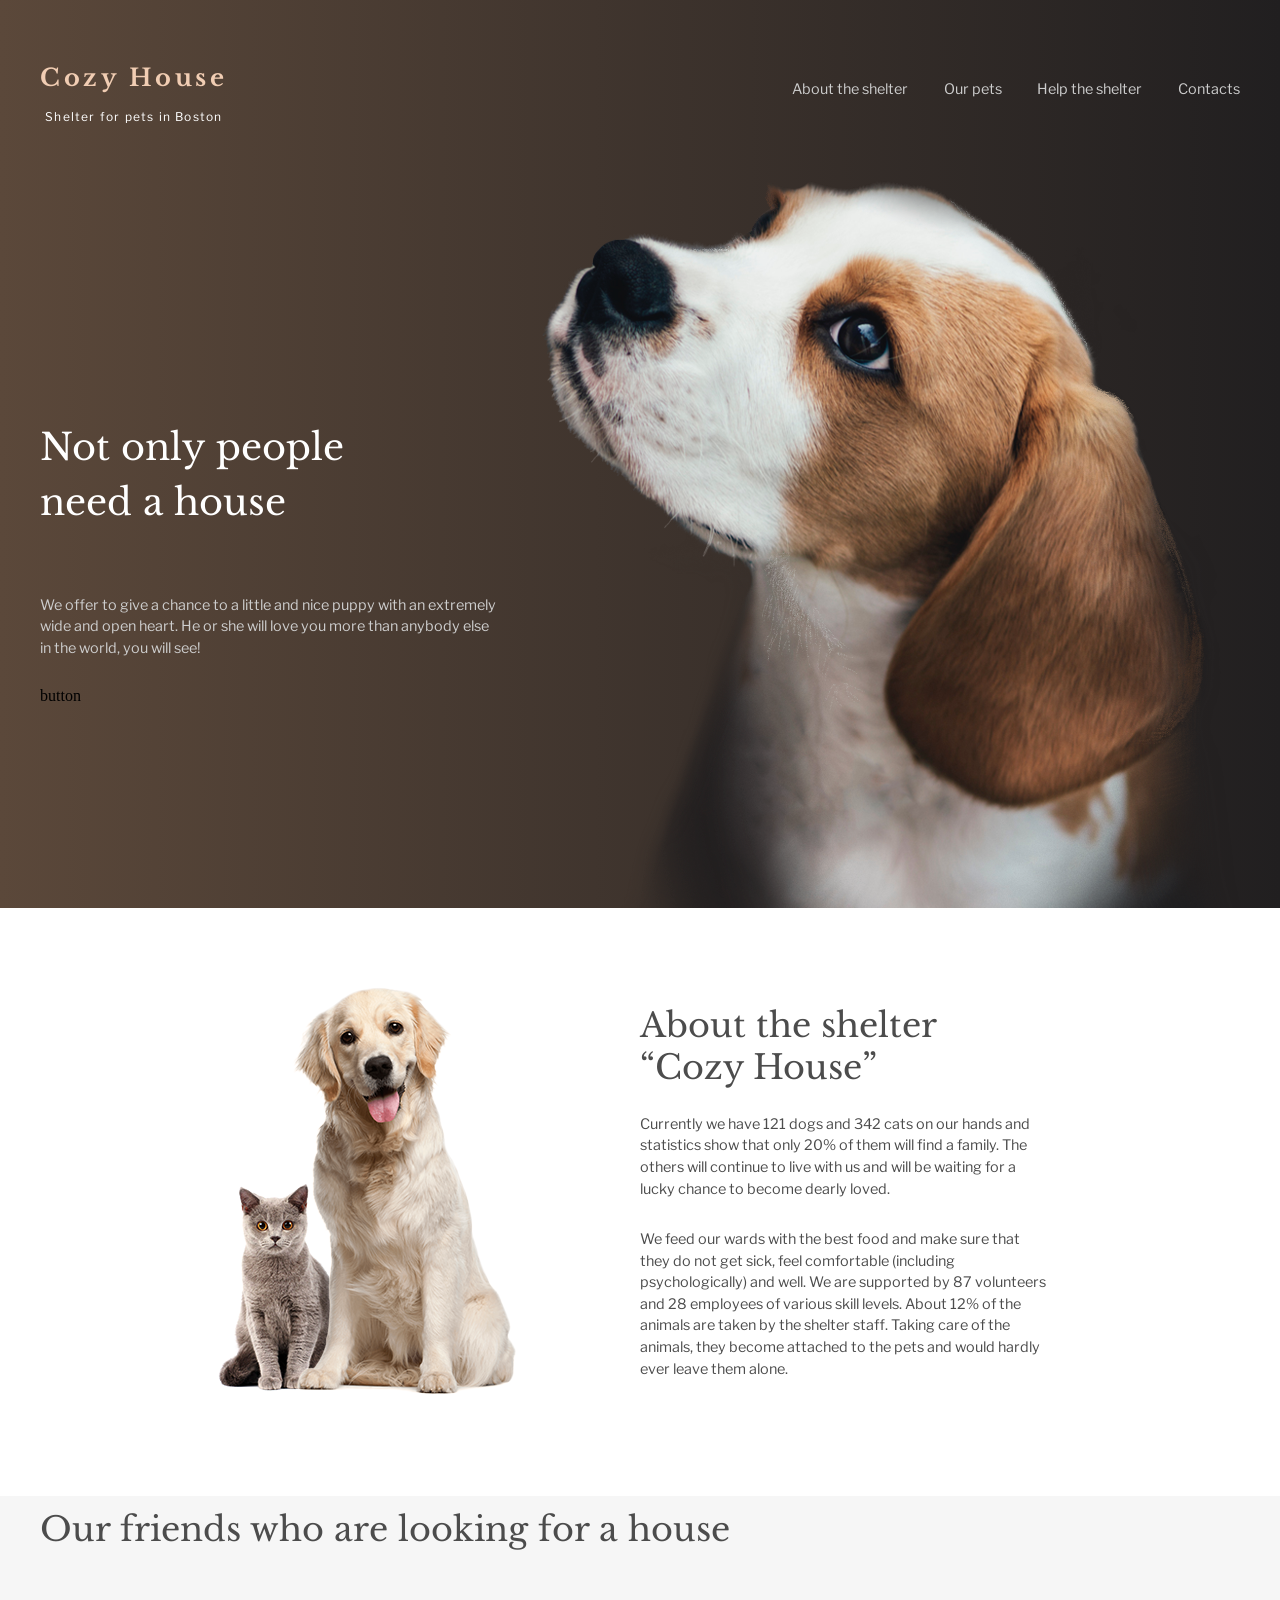
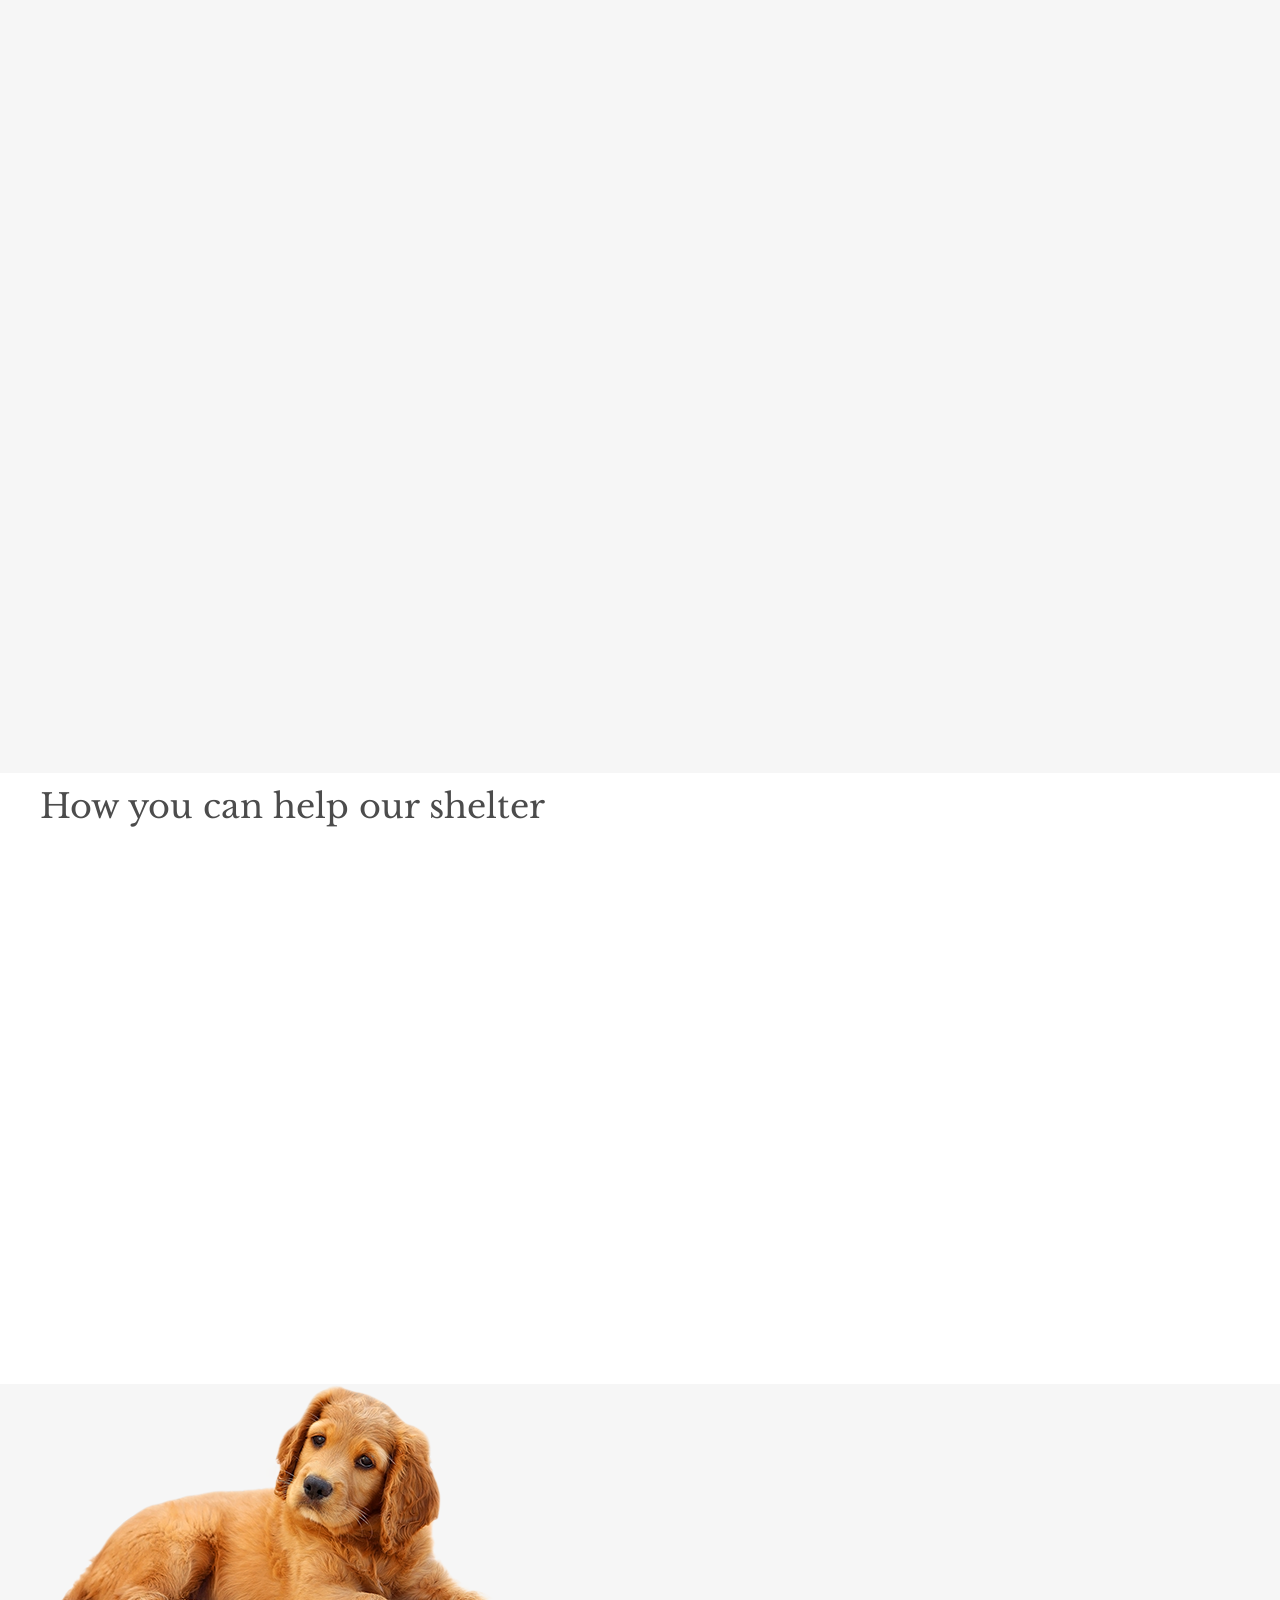
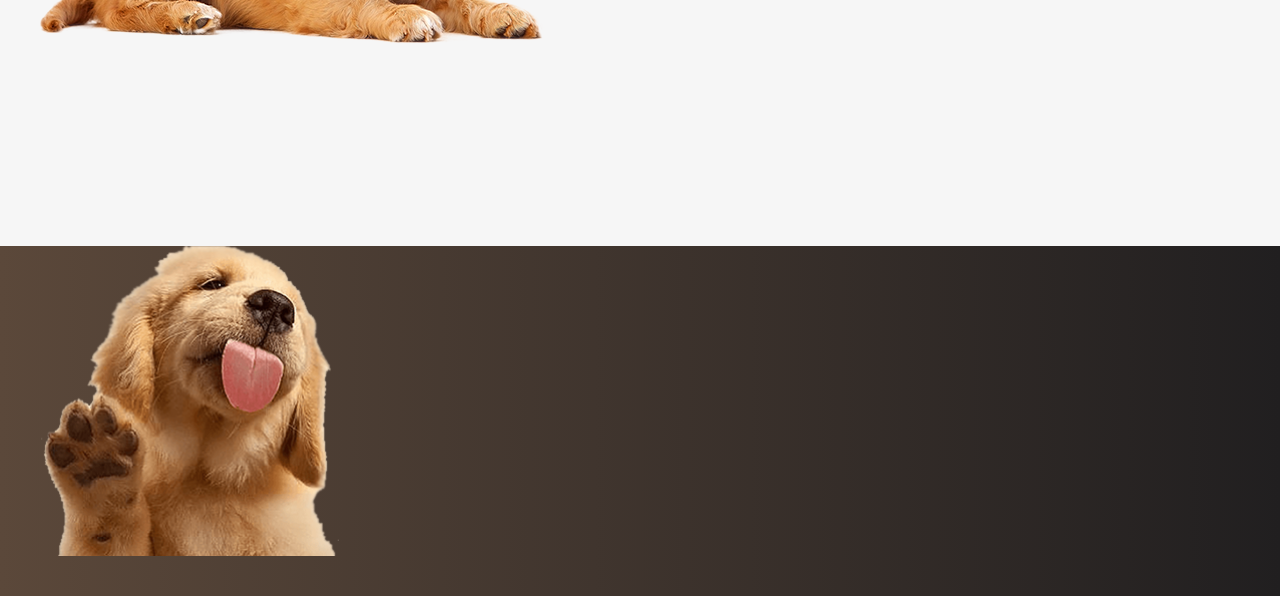
==== commit e293289e: "feat: add links to images to main/index.html" ====
--- a/Shelter/pages/main/index.html
+++ b/Shelter/pages/main/index.html
@@ -25,8 +25,8 @@
             <div class="startscreen">
                 <div class="containerStartscreen">
                     <div class="containerStartText">
-                        <div><h3><font color="#FFFFFF">Not only people need a house</font></h3></div>
-                        <div><p><font color="#CDCDCD">We offer to give a chance to a little and nice puppy with an extremely wide and open heart. He or she will love you more than anybody else in the world, you will see!</font></p></div>
+                        <div class="StartTextHeading"><h3><font color="#FFFFFF">Not only people need a house</font></h3></div>
+                        <div class="StartText"><p><font color="#CDCDCD">We offer to give a chance to a little and nice puppy with an extremely wide and open heart. He or she will love you more than anybody else in the world, you will see!</font></p></div>
                         <div>button</div>
                     </div>
                 </div>
@@ -40,11 +40,38 @@
                     <div class="textAbout2"><p><font color="#4C4C4C">We feed our wards with the best food and make sure that they do not get sick, feel comfortable (including psychologically) and well. We are supported by 87 volunteers and 28 employees of various skill levels. About 12% of the animals are taken by the shelter staff. Taking care of the animals, they become attached to the pets and would hardly ever leave them alone.</font></p></div>                
                 </div>
             </div>
-            <div class="pets">Pets</div>
-            <div class="help"><a name="helpTheShelter"></a>Help us</div>
-            <div class="donation">Donation</div>
+            <div class="pets">
+                <div><h4><font color="#4C4C4C">Our friends who are looking for a house</font></h4></div>
+                <div></div>
+                <div></div>
+            </div>
+            <div class="help"><a name="helpTheShelter"></a>
+                <div><h4><font color="#4C4C4C">How you can help our shelter</font></h4></div>
+                <div></div>
+            </div>
+            <div class="donation">
+                <div><img src="../../assets/images/donation-dog.png" alt="donation-dog"></div>
+                <div>
+                    <div></div>
+                    <div></div>
+                    <div></div>
+                    <div></div>
+                </div>
+            </div>
         </div>
-        <footer><a name="contact"></a>Contacts</footer>
+        <footer><a name="contact"></a>
+            <div>
+                <div></div>
+                <div></div>
+                <div></div>
+            </div>
+            <div>
+                <div></div>
+                <div></div>
+                <div></div>
+            </div>
+            <div><img src="../../assets/images/footer-puppy.png" alt="footer-puppy"></div>
+        </footer>
     </body>
 
 </html>
--- a/Shelter/pages/main/style.css
+++ b/Shelter/pages/main/style.css
@@ -83,6 +83,13 @@
     width: 460px;
     height: 322px;
 }
+.StartTextHeading {
+    position: relative;
+    margin-right: 5em;
+}
+.StartText {
+    position: relative;
+}
 .containerAboutImage {
     flex: 1;
     display: flex;
@@ -135,8 +142,10 @@
 h3 {
     font-family: 'Libre Baskerville', sans-serif;
     font-size: 2.3em;
-    margin-top: 0.35em;
-    margin-bottom: 0.35em;
+    font-weight: 400;
+    margin-top: 1em;
+    margin-bottom: 1em;
+    line-height: 1.5;
 }
 h4 {
     font-family: 'Libre Baskerville', sans-serif;
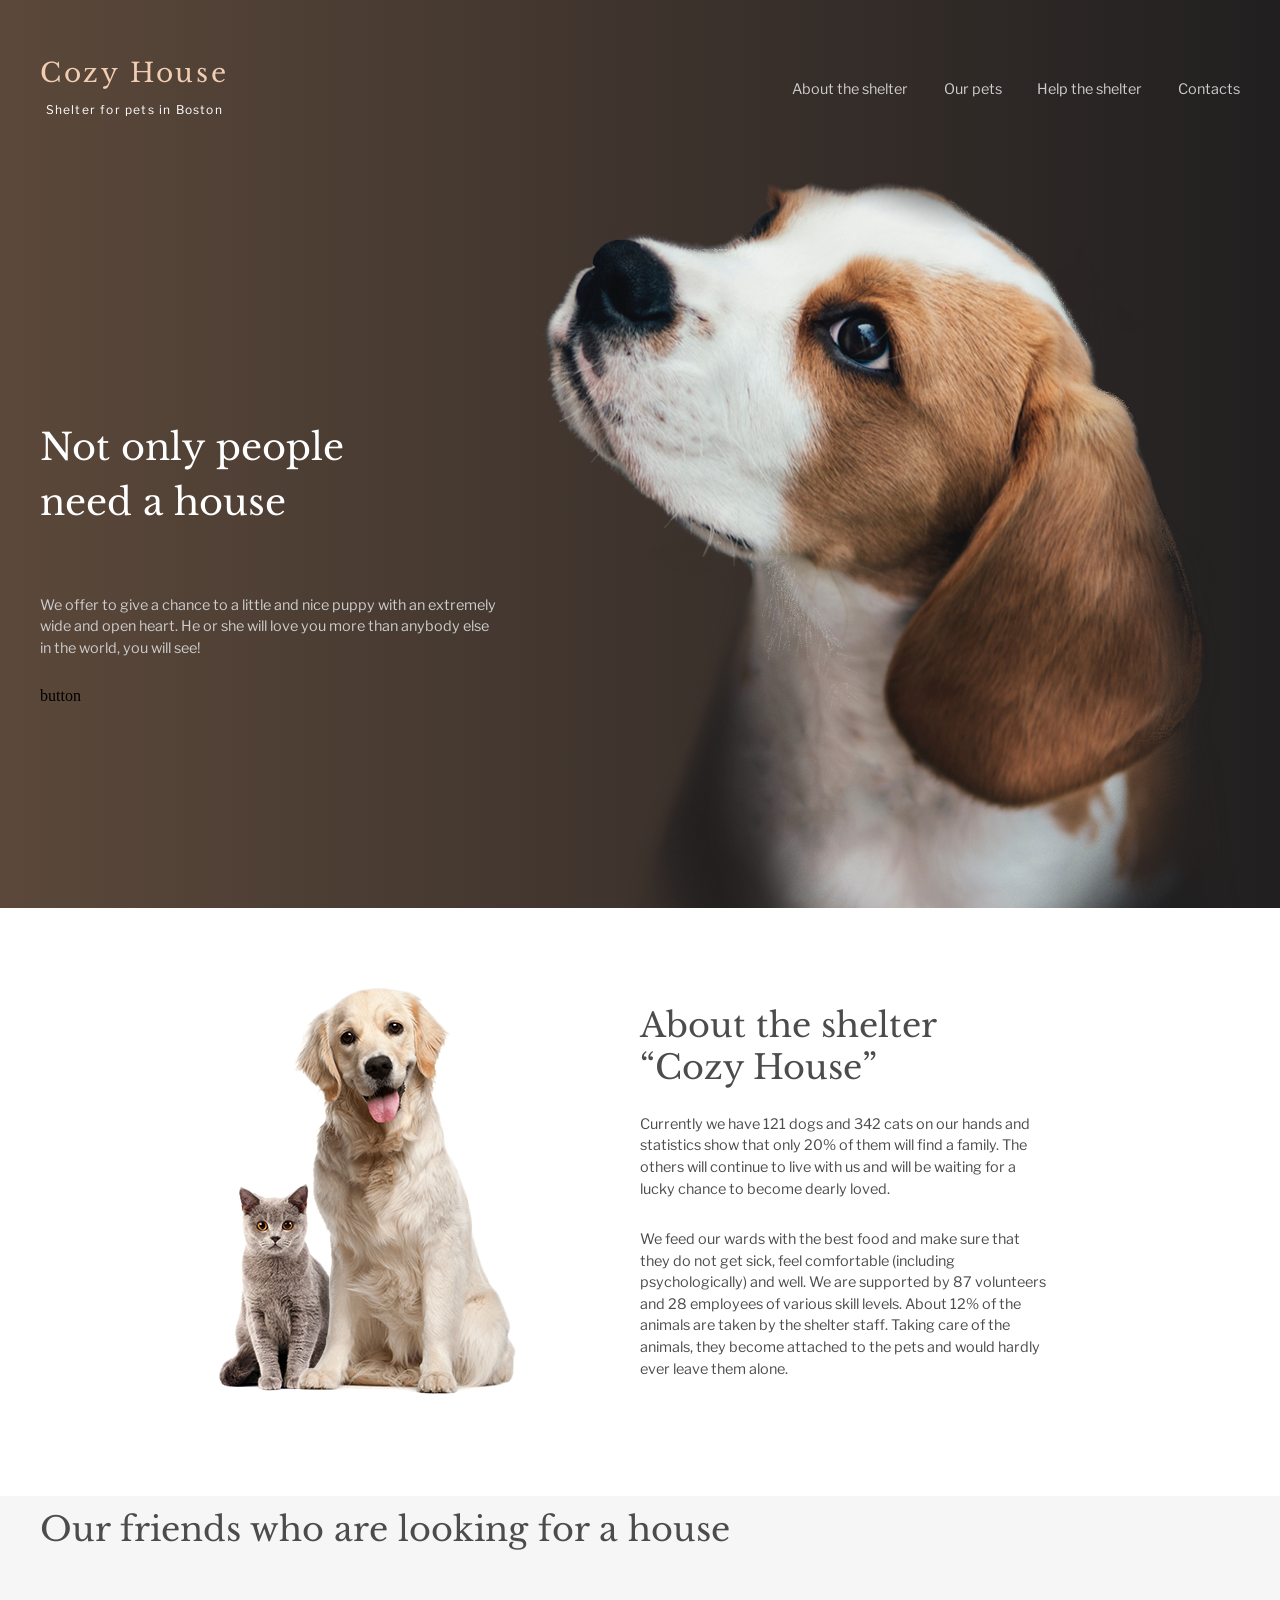
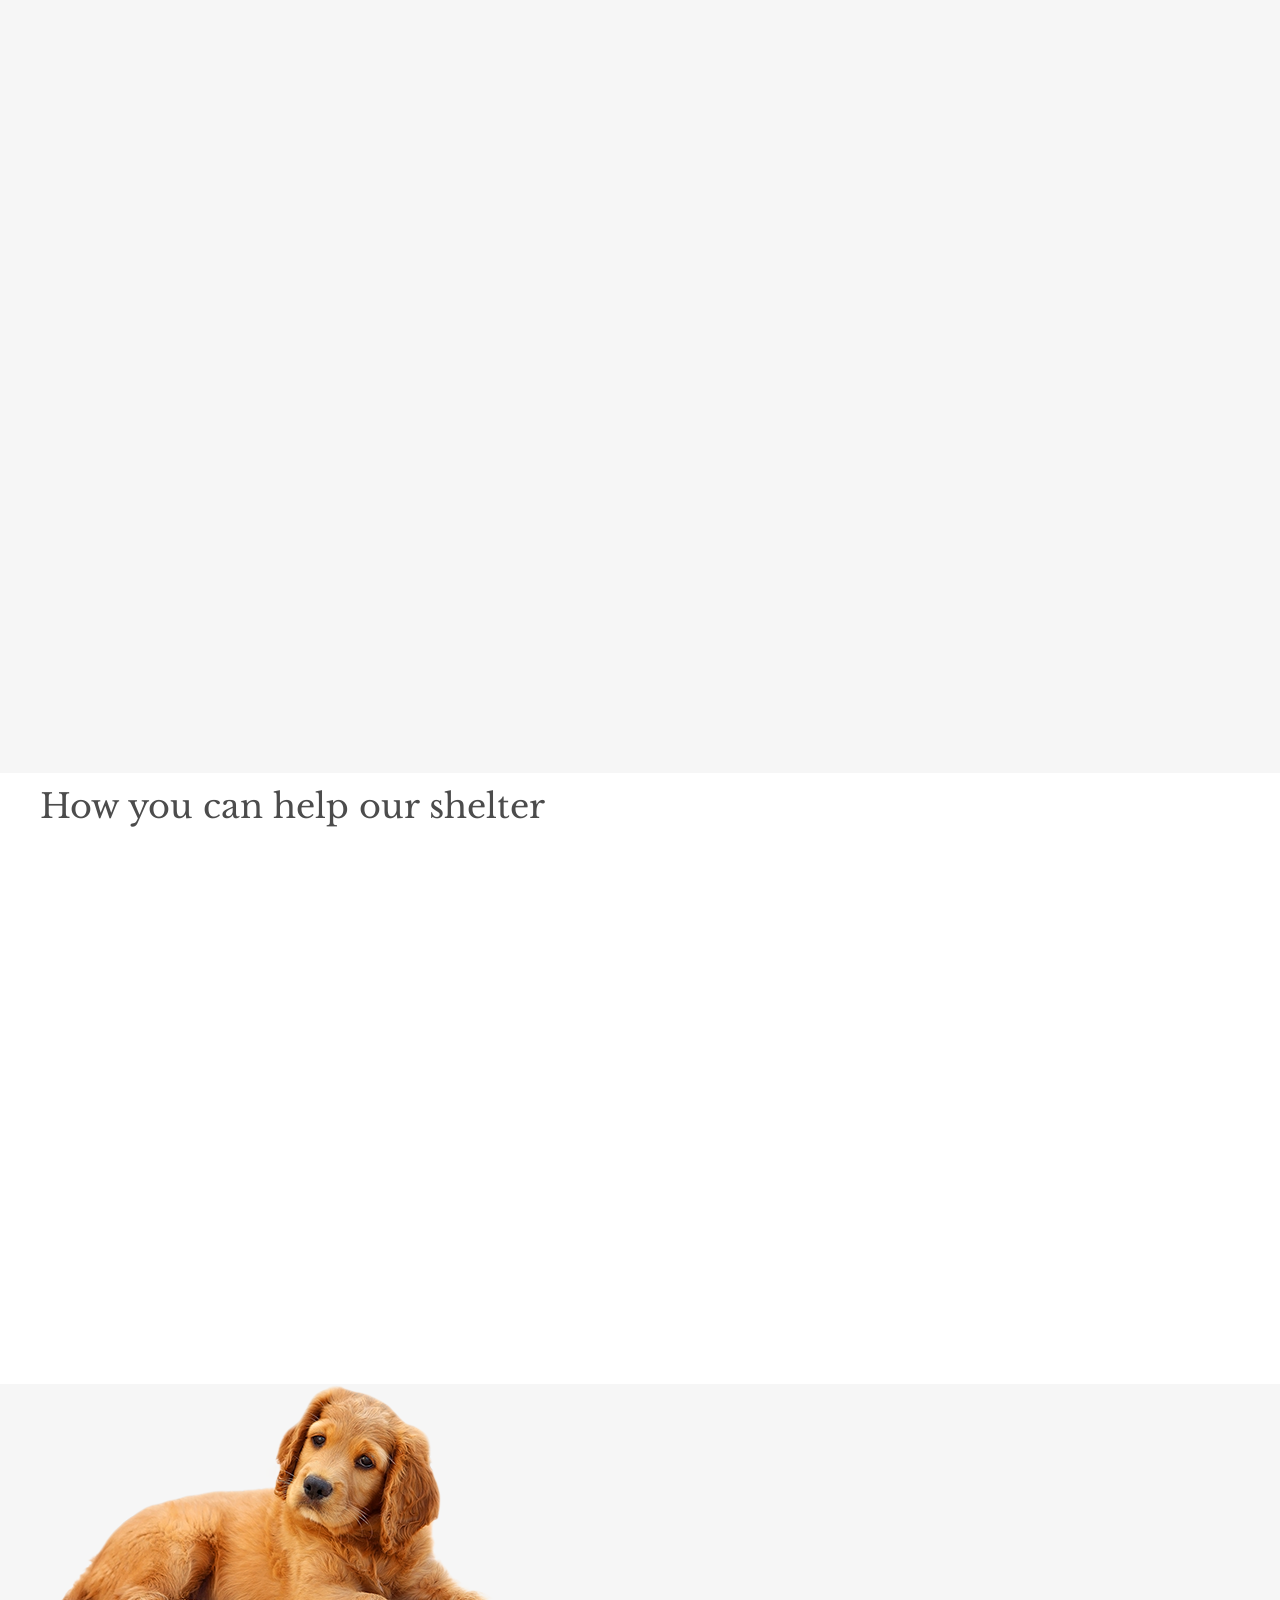
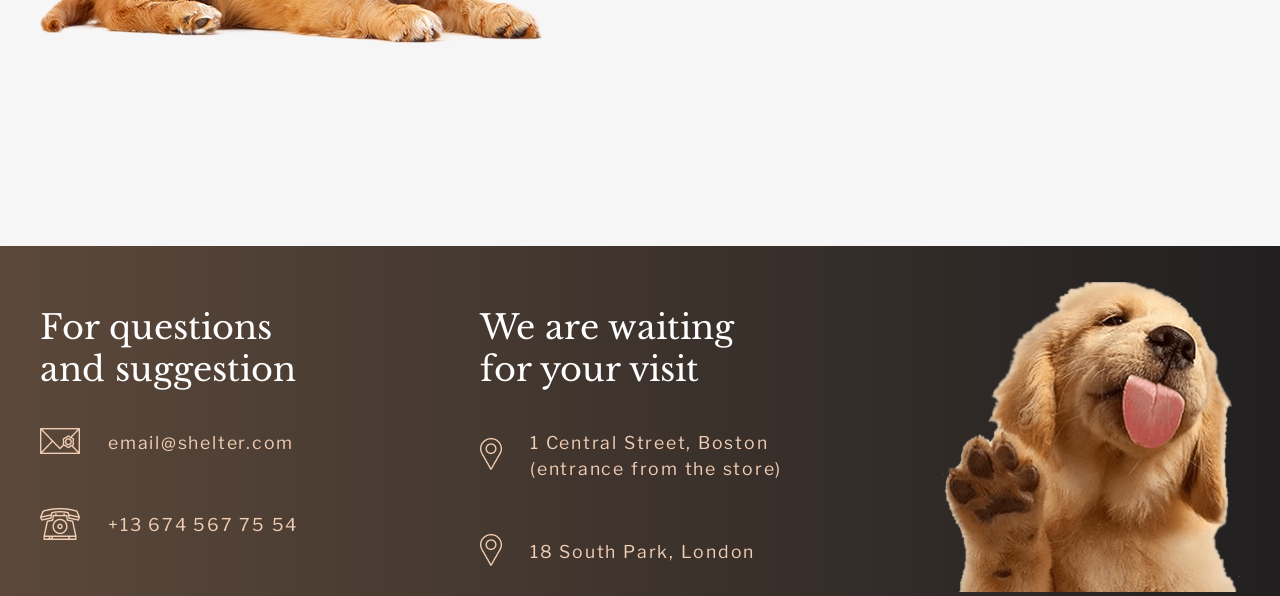
==== commit a8d7a1c3: "feat: adjust footer text and links" ====
--- a/Shelter/pages/main/index.html
+++ b/Shelter/pages/main/index.html
@@ -12,7 +12,8 @@
     <body><a name="header"></a>
         <header>
             <div class="logo">
-                <h1><font color=#F1CDB3 size=5.5em>Cozy House</font></h1><h2><font color=#FFFFFF>Shelter for pets in Boston</font></h2>
+                <h1><font color=#F1CDB3>Cozy House</font></h1>
+                <h2><font color=#FFFFFF>Shelter for pets in Boston</font></h2>
             </div>
             <div class="menu">
                 <div class="menu-item"><p><font color=#CDCDCD><a href="">About the shelter</a></font></p></div>
@@ -59,18 +60,33 @@
                 </div>
             </div>
         </div>
+
         <footer><a name="contact"></a>
-            <div>
-                <div></div>
-                <div></div>
-                <div></div>
+            <div class="footer">
+                <div class="contactsColumn">
+                    <div class="contactsHeading"><h4><font color="#FFFFFF">For questions and suggestion</font></h4></div> 
+                    <div class="contactsItem">
+                        <div class="contactsIcon"><a href="mailto:email@shelter.com"><img src="../../assets/icons/mail.png" alt="mail"></a></div>
+                        <div class="contactsText"><h6>email@shelter.com</h6></div>
+                    </div>
+                    <div class="contactsItem">
+                        <div class="contactsIcon"><a href="tel:+13 674 567 75 54"><img src="../../assets/icons/phone.png" alt="phone"></a></div>
+                        <div class="contactsText"><h6>+13 674 567 75 54</h6></div>
+                    </div>
+                </div>
+                <div class="contactsColumn">
+                    <div class="contactsHeading"><h4><font color="#FFFFFF">We are waiting for your visit</font></h4></div> 
+                    <div class="contactsItem">
+                        <div class="contactsIcon"><a href="https://goo.gl/maps/Vyiha5jfMWtiPXe46" target="_blank"><img src="../../assets/icons/pin.png" alt="pin"></a></div>
+                        <div class="contactsText"><h6>1 Central Street, Boston (entrance from the store)</h6></div>
+                    </div>
+                    <div class="contactsItem">
+                        <div class="contactsIcon"><a href="https://goo.gl/maps/km9ZTHVC9tdoeht27" target="_blank"><img src="../../assets/icons/pin.png" alt="pin"></a></div>
+                        <div class="contactsText"><h6>18 South Park, London </h6></div>
+                    </div>
+                </div>
+                <div class="contactsImage"><img src="../../assets/images/footer-puppy.png" alt="footer-puppy"></div>
             </div>
-            <div>
-                <div></div>
-                <div></div>
-                <div></div>
-            </div>
-            <div><img src="../../assets/images/footer-puppy.png" alt="footer-puppy"></div>
         </footer>
     </body>
 
--- a/Shelter/pages/main/style.css
+++ b/Shelter/pages/main/style.css
@@ -33,27 +33,6 @@
     background: linear-gradient(.25turn, #5B483A, #211f20);
     height: 728px;
     display: flex;
-}
-.about {
-    padding: 0px 40px;
-    background-color: #ffffff;
-    height: 588px;
-    display: flex;
-}
-.pets {
-    padding: 0px 40px;
-    background-color: #f6f6f6;
-    height: 877px;
-}
-.help {
-    padding: 0px 40px;
-    background-color: #ffffff;
-    height: 611px;
-}
-.donation {
-    padding: 0px 40px;
-    background-color: #f6f6f6;
-    height: 462px;
 }
 .logo {
     display: flex;
@@ -90,6 +69,12 @@
 .StartText {
     position: relative;
 }
+.about {
+    padding: 0px 40px;
+    background-color: #ffffff;
+    height: 588px;
+    display: flex;
+}
 .containerAboutImage {
     flex: 1;
     display: flex;
@@ -118,6 +103,21 @@
 }
 .textAbout2 {
     position: relative;
+}
+.pets {
+    padding: 0px 40px;
+    background-color: #f6f6f6;
+    height: 877px;
+}
+.help {
+    padding: 0px 40px;
+    background-color: #ffffff;
+    height: 611px;
+}
+.donation {
+    padding: 0px 40px;
+    background-color: #f6f6f6;
+    height: 462px;
 }
 footer{
     background: linear-gradient(.25turn, #5B483A, #211f20);
@@ -126,12 +126,50 @@
     padding: 0px 40px;
     margin:auto
 }
+.footer {
+    display: flex;
+    position: relative;
+    flex-direction: row;
+    height: 350px;
+    width: 1200px;
+}
+.contactsColumn {
+    display: flex;
+    flex-direction: column;
+    margin-right: 2.5em;
+    justify-items:left;
+    margin-top: 3em;
+   
+}
+.contactsItem {
+    display: flex;
+    flex-direction: row;
+    width: 25em;   
+}
+.contactsHeading {
+   width: 18em;
+  
+}
+.contactsText {
+    align-self: center;
+}
+.contactsIcon{
+    align-self: center;
+}
+.contactsImage {
+   align-self:flex-end;
+    margin:0;
+    position: relative;
+    left: 1.3em;
+
+}
 h1 {
     font-family: 'Libre Baskerville', serif;
-    font-size: 2.3em;
+    font-size: 1.65em;
     letter-spacing: 0.1em;
     margin-top: 0.1em;
     margin-bottom: 0.1em;
+    font-weight: 400;
 }
 h2 {
     font-family: 'Libre Franklin', sans-serif;
@@ -154,6 +192,15 @@
     margin-top: 0.35em;
     margin-bottom: 0.35em;
 }
+h6 {
+    font-family: 'Libre Franklin', sans-serif;
+    font-weight: 400;
+    font-size: 1.1em;
+    line-height: 1.5;
+    letter-spacing: 0.1em;
+    color: #F1CDB3;
+    margin: 1.6em;
+}
 p {
     font-family: 'Libre Franklin', sans-serif;
     font-weight: 400;
@@ -174,4 +221,14 @@
     text-decoration: underline;
 }
 
+/*
+A[href^="mailto"]::before {
+    content: ;
+    padding-right: 1em;
+    vertical-align: middle;
+}
+A[href^="phone"]::before
+A[href^="adress"]::before
+
+
 /*font-family: 'Domine', serif;*/
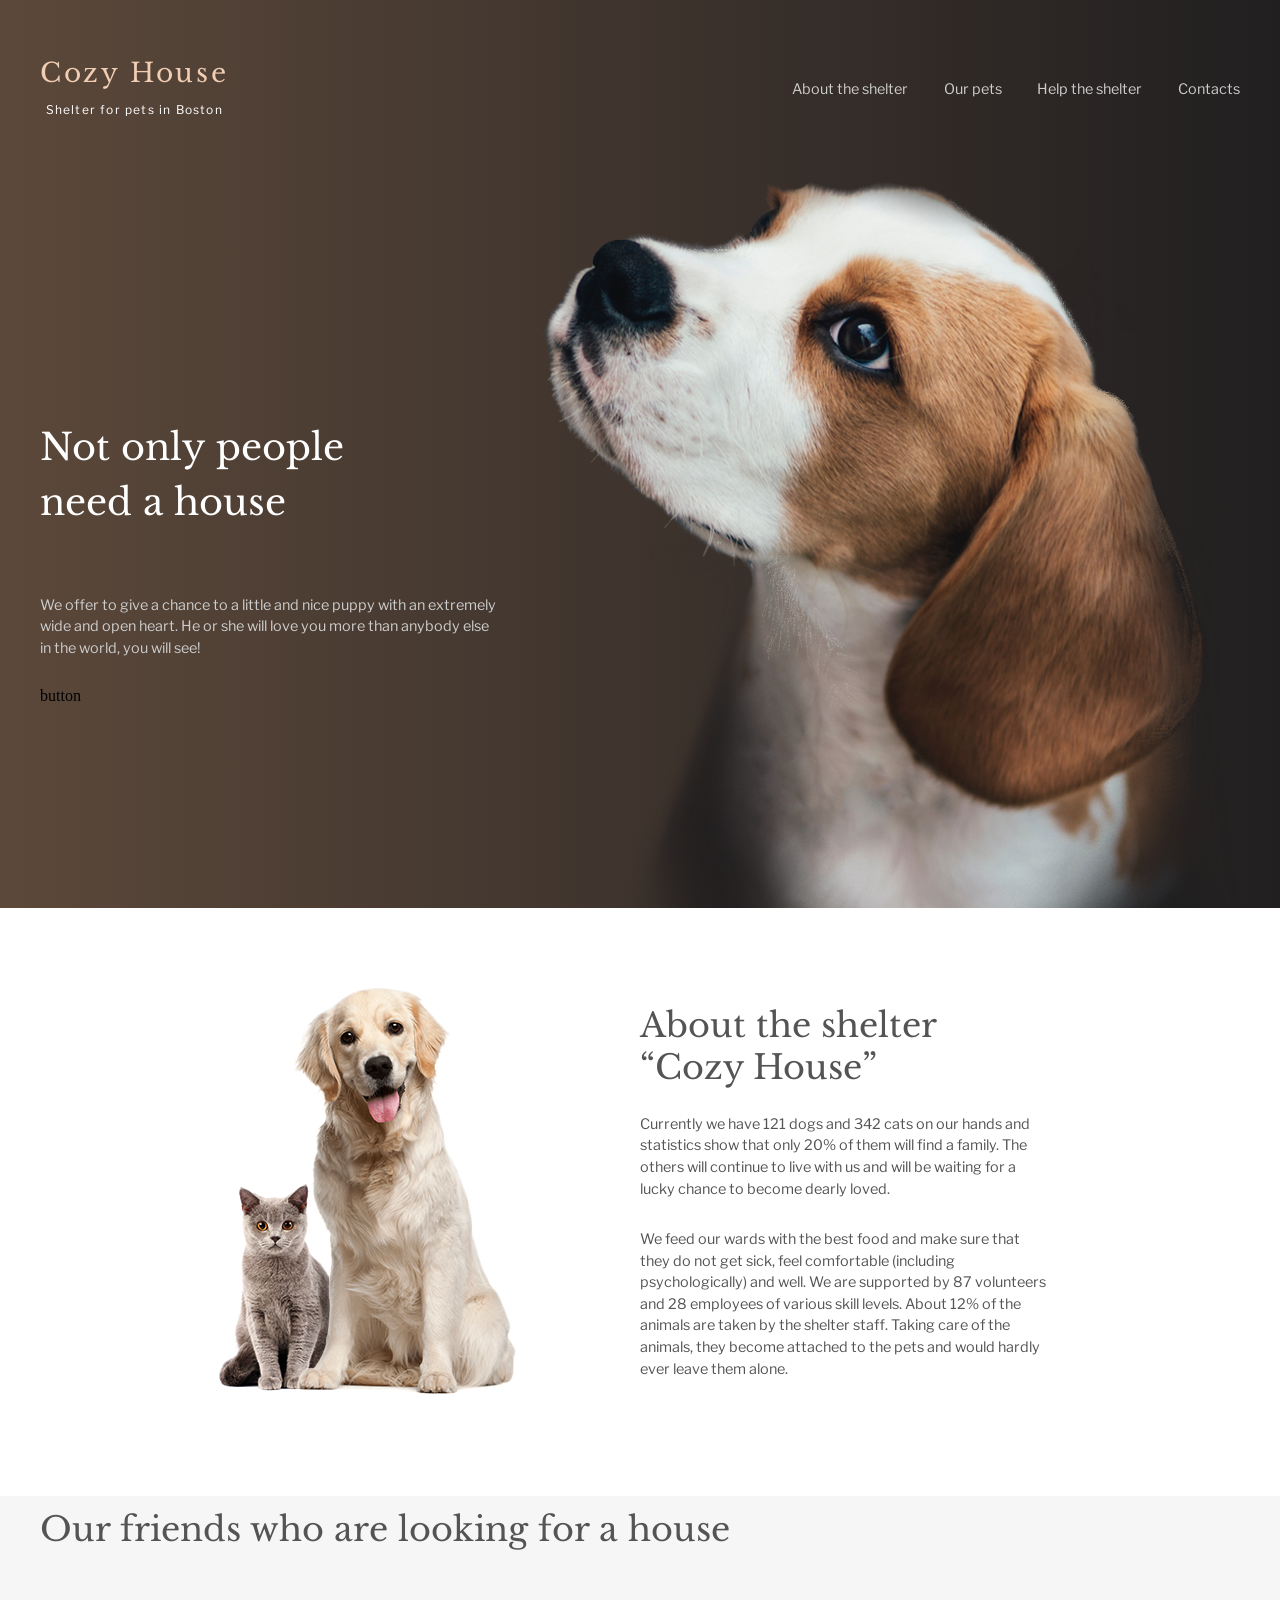
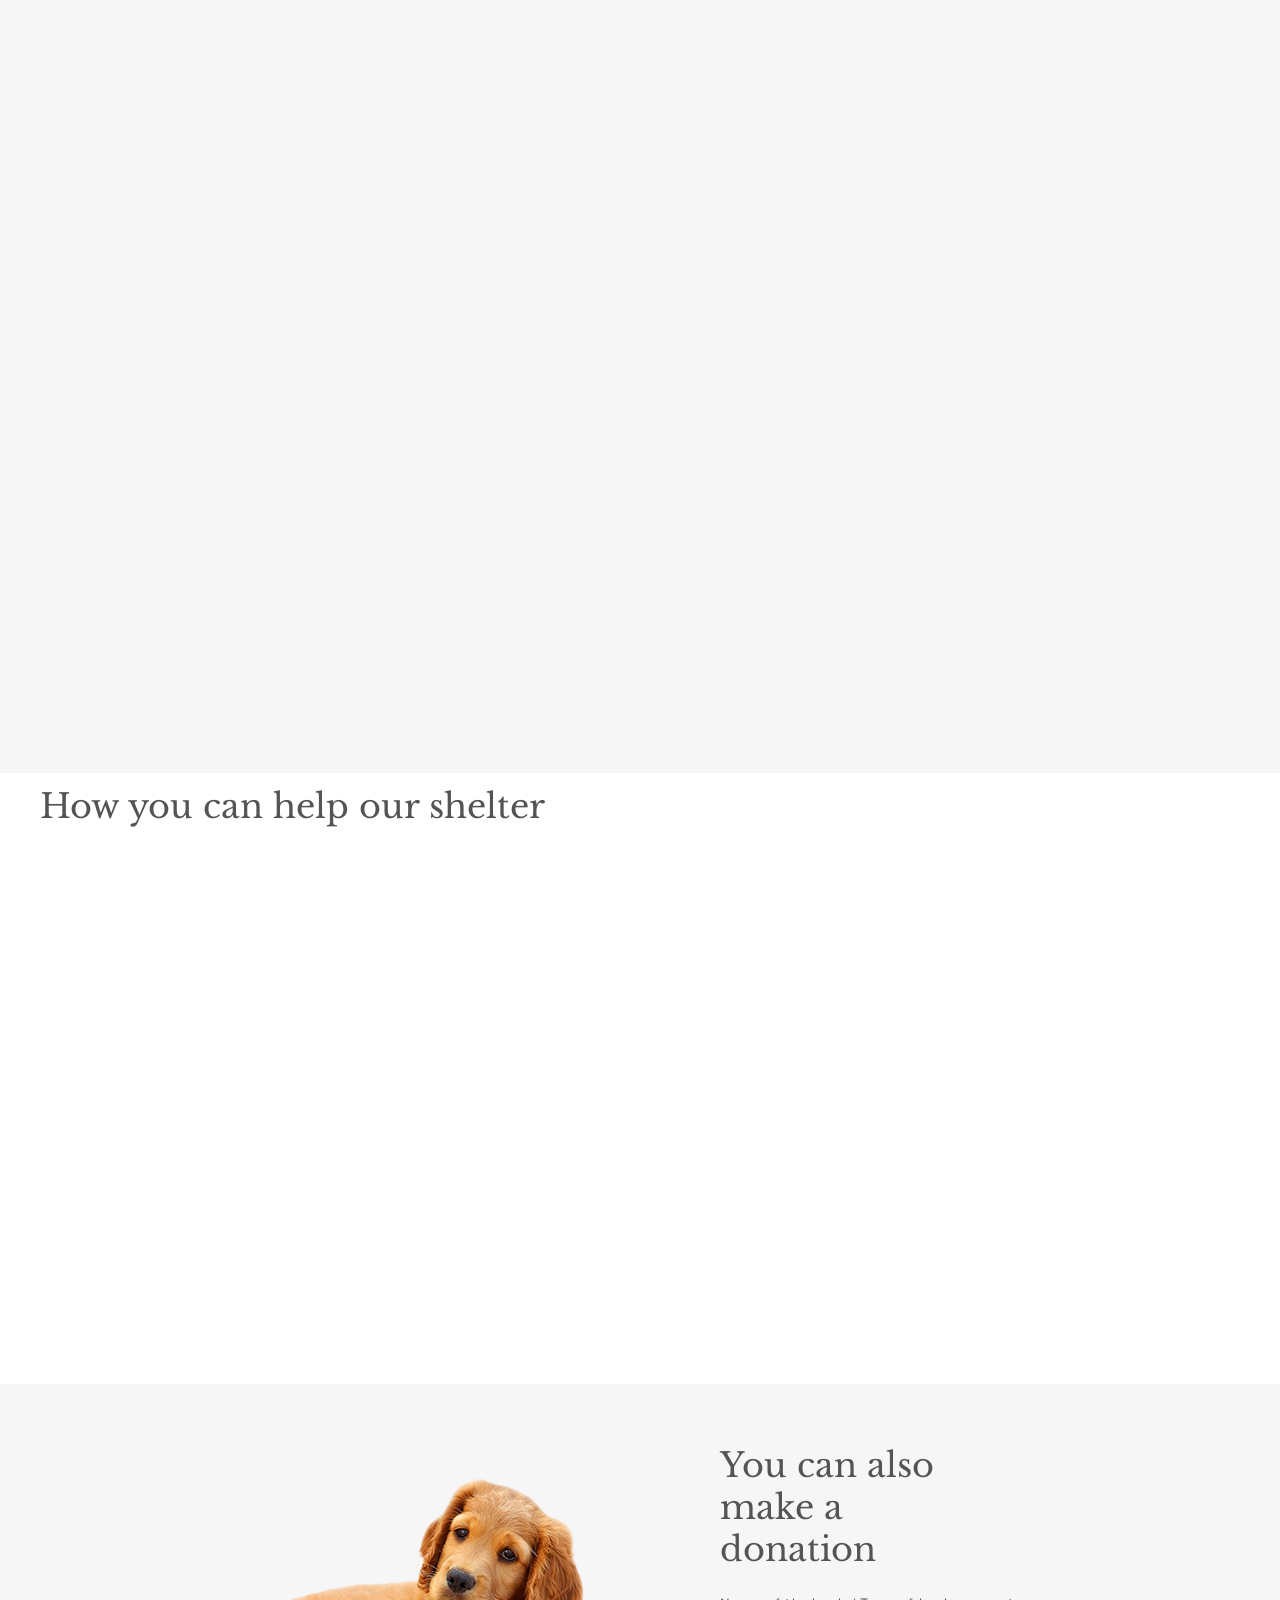
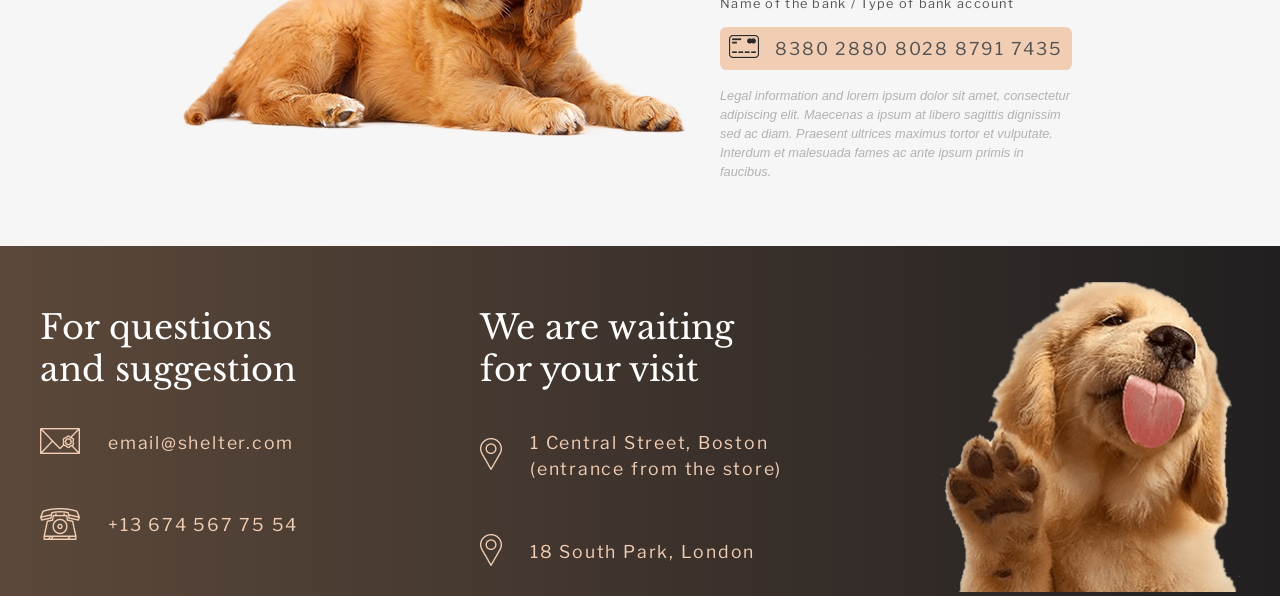
==== commit 7d187da1: "feat:adjust image,text and link in DonationsBlock" ====
--- a/Shelter/pages/main/index.html
+++ b/Shelter/pages/main/index.html
@@ -36,27 +36,30 @@
             <div class="about">
                 <div class="containerAboutImage"><img src="../../assets/images/about-pets.png" alt="about-pets"></div>
                 <div class="containerAboutText">
-                    <div class="textAboutHeading"><h4><font color="#4C4C4C">About the shelter <q>Cozy House</q></font></h4></div>
-                    <div class="textAbout1"><p><font color="#4C4C4C">Currently we have 121 dogs and 342 cats on our hands and statistics show that only 20% of them will find a family. The others will continue to live with us and will be waiting for a lucky chance to become dearly loved.</font></p></div>
-                    <div class="textAbout2"><p><font color="#4C4C4C">We feed our wards with the best food and make sure that they do not get sick, feel comfortable (including psychologically) and well. We are supported by 87 volunteers and 28 employees of various skill levels. About 12% of the animals are taken by the shelter staff. Taking care of the animals, they become attached to the pets and would hardly ever leave them alone.</font></p></div>                
+                    <div class="textAboutHeading"><h4>About the shelter <q>Cozy House</q></h4></div>
+                    <div class="textAbout1"><p>Currently we have 121 dogs and 342 cats on our hands and statistics show that only 20% of them will find a family. The others will continue to live with us and will be waiting for a lucky chance to become dearly loved.</p></div>
+                    <div class="textAbout2"><p>We feed our wards with the best food and make sure that they do not get sick, feel comfortable (including psychologically) and well. We are supported by 87 volunteers and 28 employees of various skill levels. About 12% of the animals are taken by the shelter staff. Taking care of the animals, they become attached to the pets and would hardly ever leave them alone.</p></div>                
                 </div>
             </div>
             <div class="pets">
-                <div><h4><font color="#4C4C4C">Our friends who are looking for a house</font></h4></div>
+                <div><h4>Our friends who are looking for a house</h4></div>
                 <div></div>
                 <div></div>
             </div>
             <div class="help"><a name="helpTheShelter"></a>
-                <div><h4><font color="#4C4C4C">How you can help our shelter</font></h4></div>
+                <div><h4>How you can help our shelter</h4></div>
                 <div></div>
             </div>
             <div class="donation">
-                <div><img src="../../assets/images/donation-dog.png" alt="donation-dog"></div>
-                <div>
-                    <div></div>
-                    <div></div>
-                    <div></div>
-                    <div></div>
+                <div class="donationColumn1"><img src="../../assets/images/donation-dog.png" alt="donation-dog"></div>
+                <div class="donationColumn2">
+                    <div class="donationHeading"><h4>You can also make a donation</h4></div>
+                    <div class="donationElement"><p1>Name of the bank / Type of bank account</p1></div>
+                    <div class="cardLine">
+                        <div class="cardImage"><a href="https://www.db.com/index?language_id=1&kid=sl.redirect-en.shortcut" target="_blank"><img src="../../assets/icons/credit-card.png" alt="credit-card"></a></div>
+                        <div class="cardNumber"><p4>8380 2880 8028 8791 7435</p4></div>
+                    </div>
+                    <div class="donationElement"><p2>Legal information and lorem ipsum dolor sit amet, consectetur adipiscing elit. Maecenas a ipsum at libero sagittis dignissim sed ac diam. Praesent ultrices maximus tortor et vulputate. Interdum et malesuada fames ac ante ipsum primis in faucibus.</p2></div>
                 </div>
             </div>
         </div>
--- a/Shelter/pages/main/style.css
+++ b/Shelter/pages/main/style.css
@@ -118,6 +118,44 @@
     padding: 0px 40px;
     background-color: #f6f6f6;
     height: 462px;
+    display: flex;
+    flex-direction: row;
+    align-items: center;
+    justify-content: flex-end;
+}
+.donationColumn1 {
+    display: flex;
+    position: relative;
+    top: -0.5em
+  
+}
+.donationColumn2 {
+    display: flex;
+    flex-direction: column;
+    width: 22em;
+    margin-right: 10.5em;
+    margin-left: 2em;
+}
+.donationHeading {
+    display: flex;
+    width:18em
+}
+.donationElement {
+    display: flex;
+    margin: 1em 0em;
+}
+.cardLine {
+    display:flex;
+    flex-direction: row;
+    align-items: center;
+    justify-content:center;
+    background-color: #F1CDB3;
+    color: #545454;
+    border-radius: 0.4em;
+    padding: 0.5em
+}
+.cardImage {
+    margin-right: 1em;
 }
 footer{
     background: linear-gradient(.25turn, #5B483A, #211f20);
@@ -191,6 +229,7 @@
     font-weight: 400;
     margin-top: 0.35em;
     margin-bottom: 0.35em;
+    color:#545454
 }
 h6 {
     font-family: 'Libre Franklin', sans-serif;
@@ -206,7 +245,31 @@
     font-weight: 400;
     font-size: 0.9em;
     line-height: 1.5;
-}
+    color: #545454;
+}
+p1 {
+    font-family: 'Libre Franklin', sans-serif;
+    font-weight: 400;
+    font-size: 0.8em;
+    line-height: 1;
+    letter-spacing: 0.1em;
+    color: #545454;
+}
+p2 {
+    font-family: 'Libre Franklin', sans-serif;
+    font-style: italic;
+    font-weight: 400;
+    font-size: 0.8em;
+    line-height: 1.5;
+    color: #B2B2B2;
+}
+p4 {
+    font-family: 'Libre Franklin', sans-serif;
+    font-weight: 400;
+    font-size: 1.1em;
+    letter-spacing: 0.1em;
+}
+
 A {
     text-decoration: none;
 }
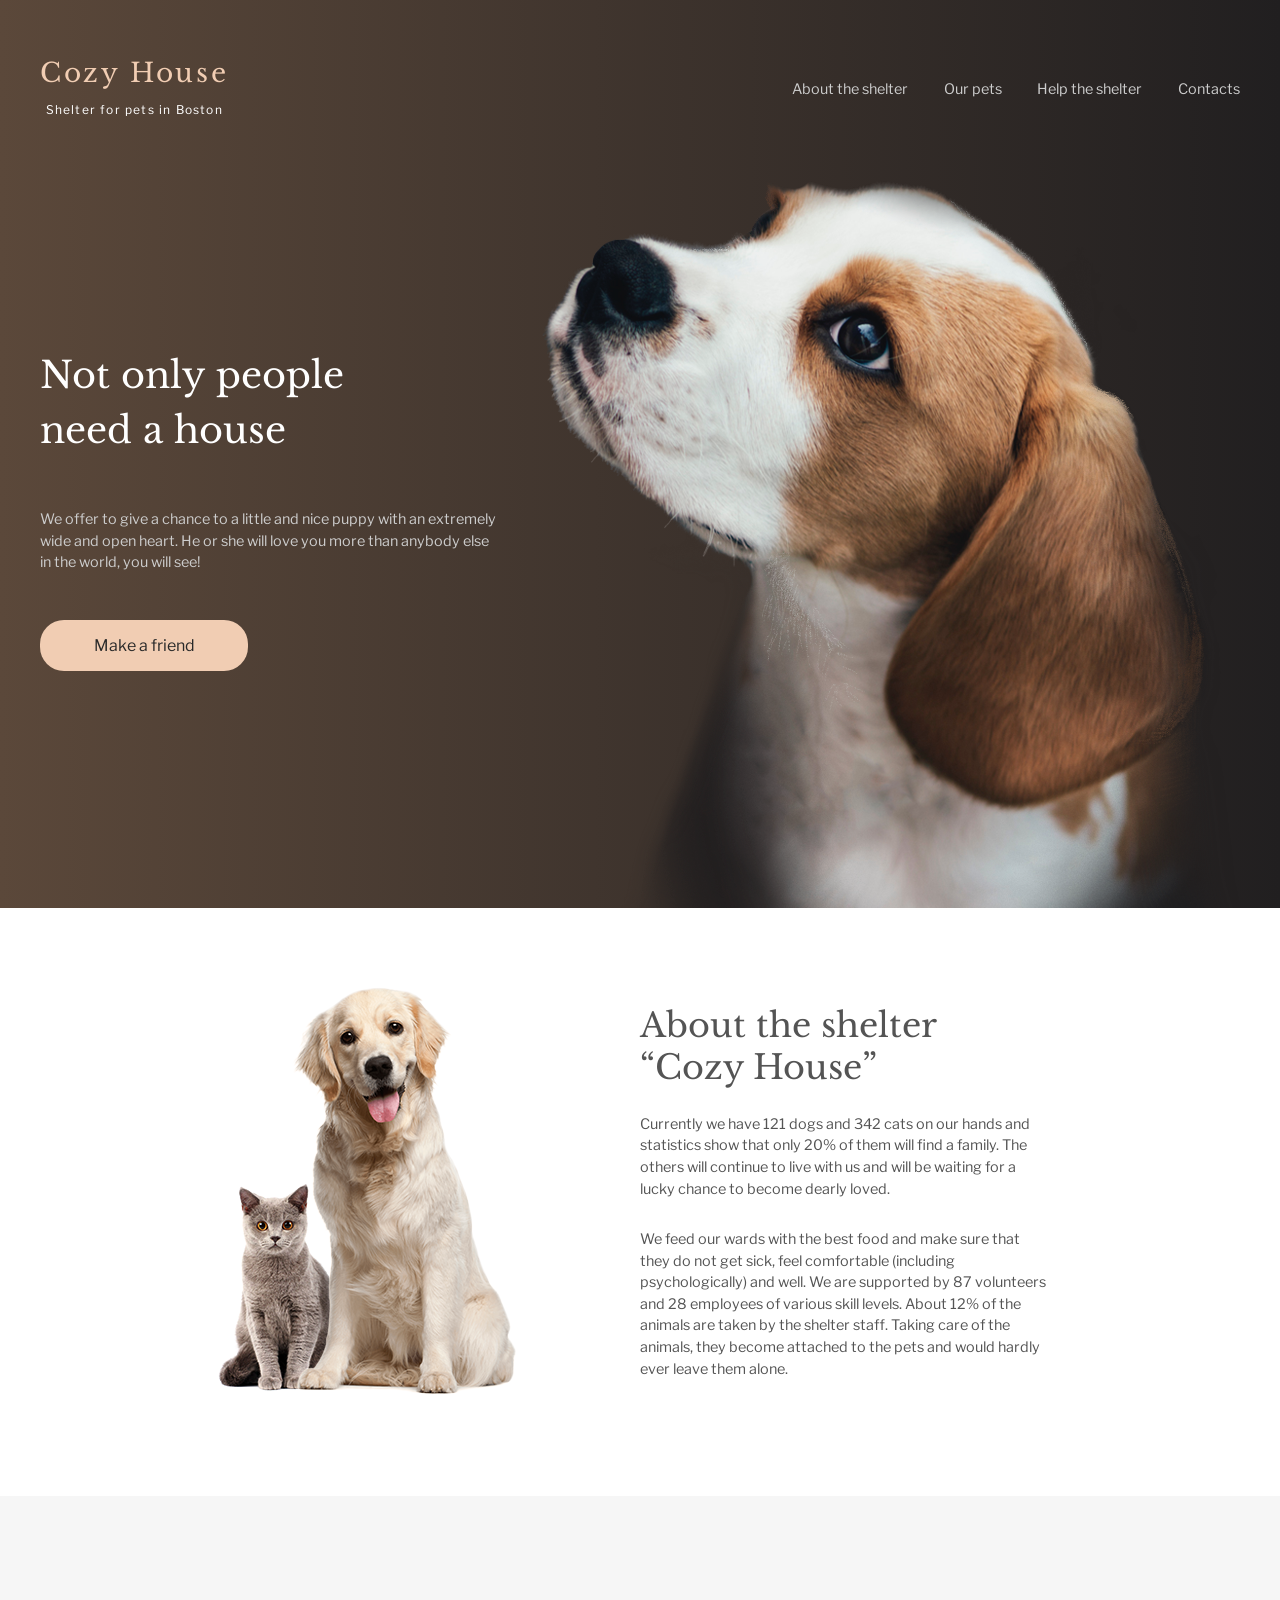
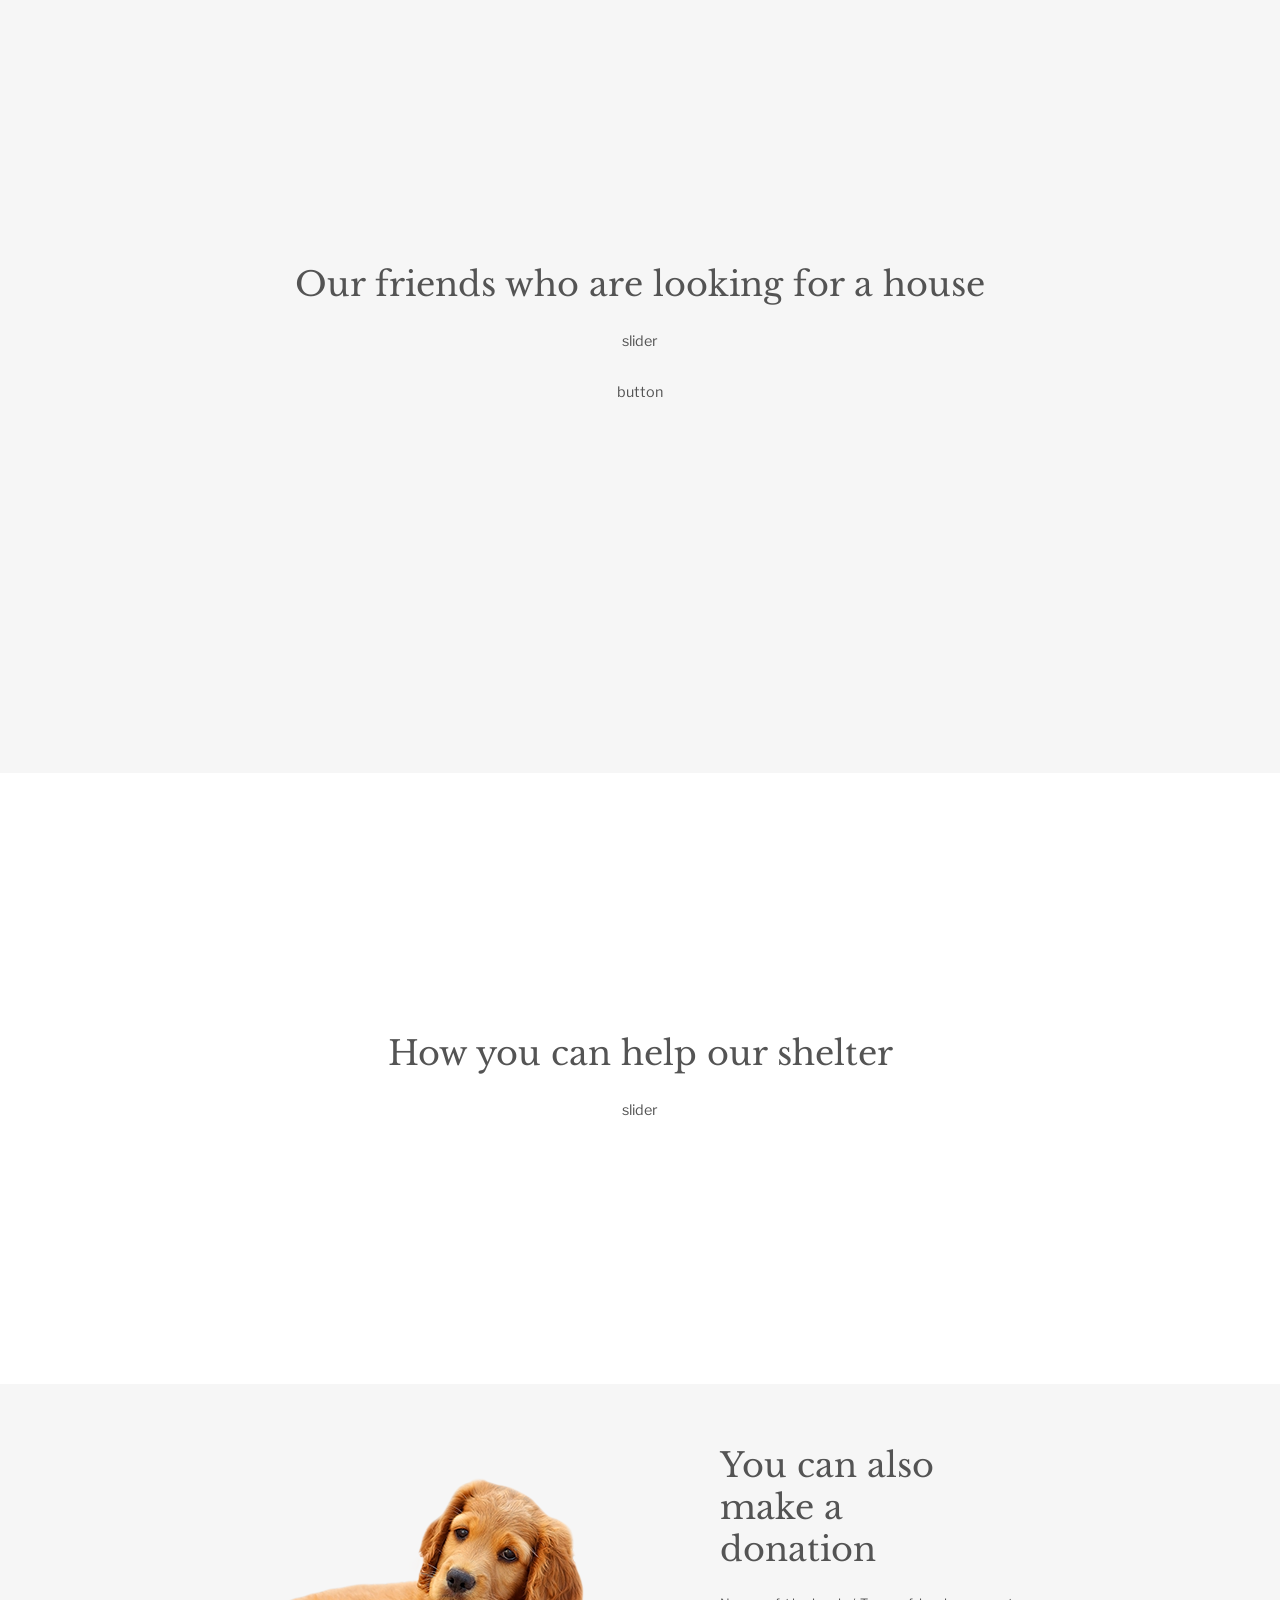
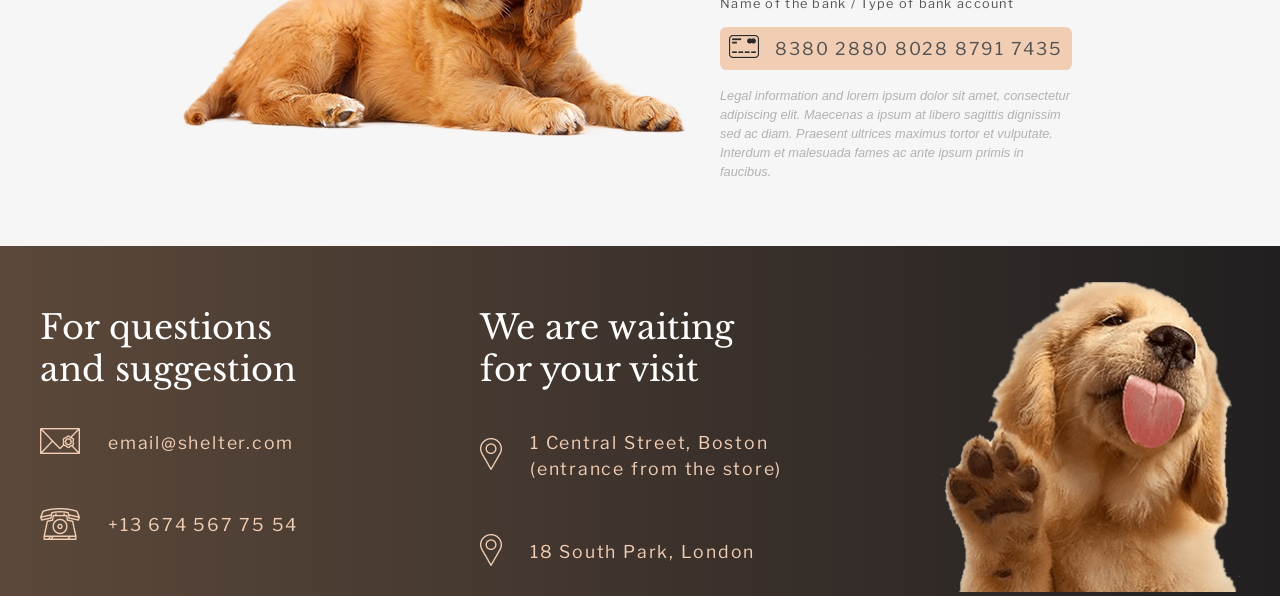
==== commit 39e932b3: "feat:add basic layout to OurFriends and HelpTheShelter" ====
--- a/Shelter/pages/main/index.html
+++ b/Shelter/pages/main/index.html
@@ -28,7 +28,9 @@
                     <div class="containerStartText">
                         <div class="StartTextHeading"><h3><font color="#FFFFFF">Not only people need a house</font></h3></div>
                         <div class="StartText"><p><font color="#CDCDCD">We offer to give a chance to a little and nice puppy with an extremely wide and open heart. He or she will love you more than anybody else in the world, you will see!</font></p></div>
-                        <div>button</div>
+                        <div><a href="#ourFriends">
+                            <div class="friendButtonBackground"><p5>Make a friend</p5></div></a>
+                        </div>
                     </div>
                 </div>
                 <div class="containerStartscreen"><img src="../../assets/images/start-screen-puppy.png" alt="start-screen-puppy"></div>
@@ -41,14 +43,14 @@
                     <div class="textAbout2"><p>We feed our wards with the best food and make sure that they do not get sick, feel comfortable (including psychologically) and well. We are supported by 87 volunteers and 28 employees of various skill levels. About 12% of the animals are taken by the shelter staff. Taking care of the animals, they become attached to the pets and would hardly ever leave them alone.</p></div>                
                 </div>
             </div>
-            <div class="pets">
+            <div class="pets"><a name="ourFriends"></a>
                 <div><h4>Our friends who are looking for a house</h4></div>
-                <div></div>
-                <div></div>
+                <div><p>slider</p></div>
+                <div><p>button</p></div>
             </div>
             <div class="help"><a name="helpTheShelter"></a>
                 <div><h4>How you can help our shelter</h4></div>
-                <div></div>
+                <div><p>slider</p></div>
             </div>
             <div class="donation">
                 <div class="donationColumn1"><img src="../../assets/images/donation-dog.png" alt="donation-dog"></div>
--- a/Shelter/pages/main/style.css
+++ b/Shelter/pages/main/style.css
@@ -59,8 +59,9 @@
     display: flex;
     flex-direction: column;
     justify-content: space-between;
-    width: 460px;
-    height: 322px;
+    margin-right: 2.5em;
+    position: relative;
+    bottom: 2.3em;
 }
 .StartTextHeading {
     position: relative;
@@ -68,6 +69,18 @@
 }
 .StartText {
     position: relative;
+}
+.friendButtonBackground {
+    display:flex;
+    width: 11em;
+    flex-direction: row;
+    align-items: center;
+    justify-content:center;
+    background-color: #F1CDB3;
+    color: #545454;
+    border-radius: 1.5em;
+    padding: 1em;
+    margin: 2em 0em;
 }
 .about {
     padding: 0px 40px;
@@ -108,11 +121,19 @@
     padding: 0px 40px;
     background-color: #f6f6f6;
     height: 877px;
+    display:flex;
+    flex-direction: column;
+    align-items: center;
+    justify-content: center;
 }
 .help {
     padding: 0px 40px;
     background-color: #ffffff;
     height: 611px;
+    display:flex;
+    flex-direction: column;
+    align-items: center;
+    justify-content: center;
 }
 .donation {
     padding: 0px 40px;
@@ -269,6 +290,12 @@
     font-size: 1.1em;
     letter-spacing: 0.1em;
 }
+p5 {
+    font-family: 'Libre Franklin', sans-serif;
+    font-weight: 400;
+    font-size: 1em;
+    color:#292929
+}
 
 A {
     text-decoration: none;
